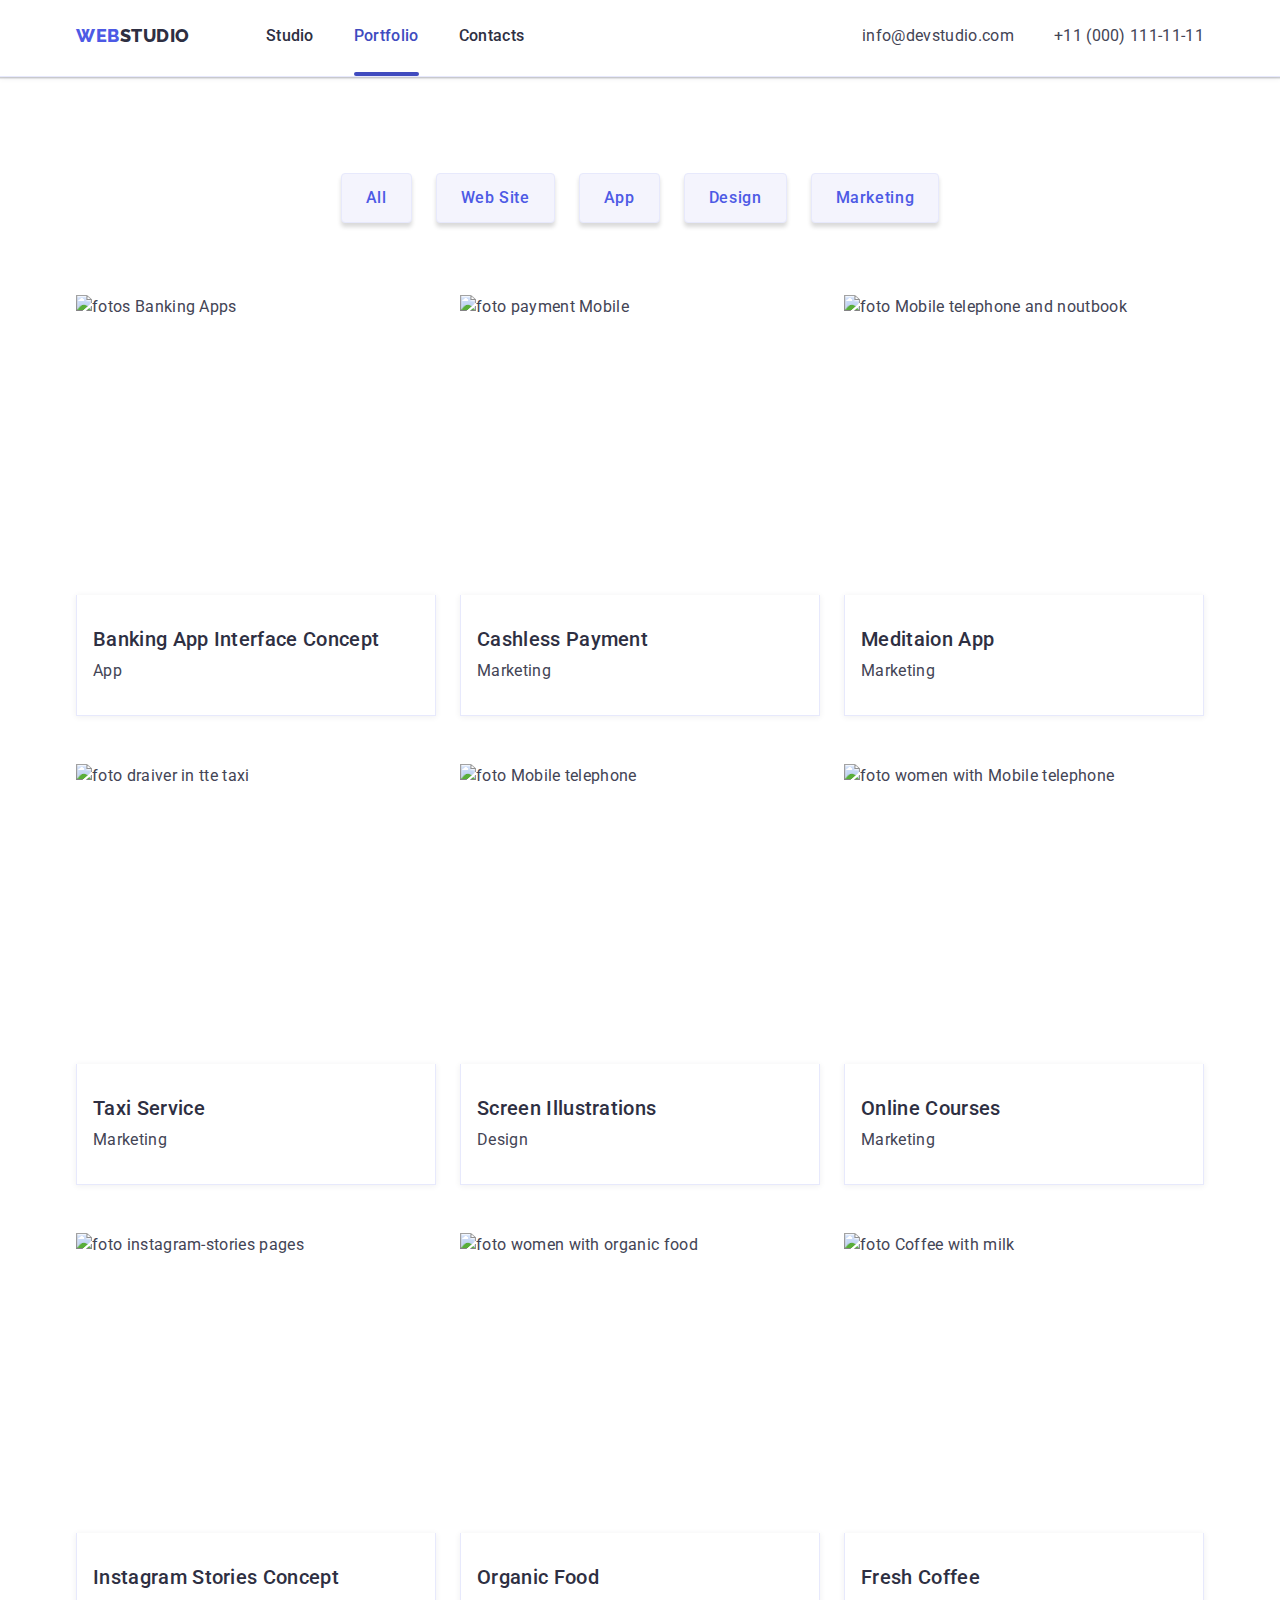
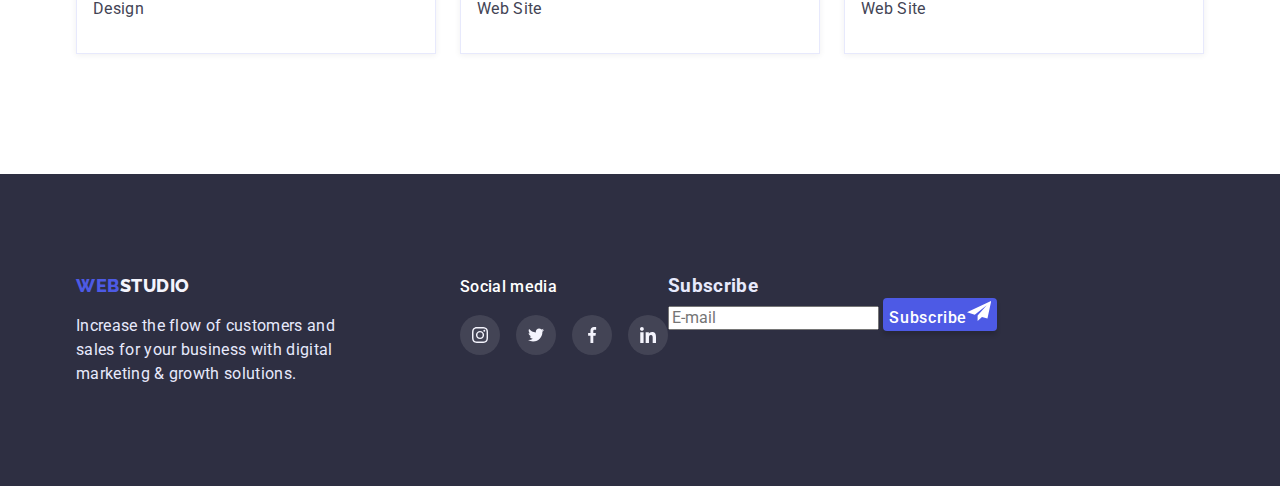
==== portfolio.html @ ad385647 "Update portfolio.html" ====
<!DOCTYPE html>
<html lang="en">

<head>
  <meta charset="UTF-8" />
  <meta http-equiv="X-UA-Compatible" content="IE=edge" />
  <meta name="viewport" content="width=device-width, initial-scale=1.0" />

  <title>webstudio</title>

  <link rel="preconnect" href="https://fonts.googleapis.com" />
  <link rel="preconnect" href="https://fonts.gstatic.com" crossorigin />

  <link href="https://fonts.googleapis.com/css2?family=Raleway:wght@800&family=Roboto:wght@400;500;700;900&display=swap"
    rel="stylesheet" />

  <link rel="stylesheet" href="https://cdnjs.cloudflare.com/ajax/libs/modern-normalize/1.1.0/modern-normalize.css" />

  <link rel="stylesheet" href="./css/styles.css" />
</head>

<body>
  <!-- Top Line -->
  <header class="page-header" data-header>
    <div class=" header container">
      <nav class="nav">
        <a class="logo link" href="./index.html">web<span class="logo-second">studio</span></a>

        <ul class="menu">
          <li><a class="nav-link link" href="./index.html">Studio</a></li>
          <li><a class="nav-link link current" href="./portfolio.html">Portfolio</a></li>
          <li><a class="nav-link link" href="#">Contacts</a></li>
        </ul>
      </nav>
      <address class="address">
        <ul class="address-list">
          <li>
            <a class="address-item link mail" href="mailto:info@devstudio.com">info@devstudio.com</a>
          </li>
          <li>
            <a class="address-item link phone" href="tel:+110001111111">+11 (000) 111-11-11</a>
          </li>
        </ul>
      </address>
    </div>
  </header>

  <main>

    <!-- Portfolio -->
    <section class="portfolio-section">
      <div class="container finger-container">
        <h2 class="visually-hidden">Portfolio</h2>

        <ul class="filters">
          <li>
            <button type="button" class="filters-list button  filters-button">All</button>
          </li>
          <li>
            <button type="button" class="filters-list button filters-button">
              Web Site
            </button>
          </li>
          <li>
            <button type="button" class="filters-list button filters-button">App</button>
          </li>
          <li>
            <button type="button" class="filters-list button filters-button">Design</button>
          </li>
          <li>
            <button type="button" class="filters-list button filters-button">
              Marketing
            </button>
          </li>
        </ul>
        <ul class="finger-list">

          <li class="finger-item">
            <a class="portfolio-list link" href="#" aria-label="banking-app link">
              <div class="product">
                <img src="./images/Portfolio/banking-app.jpeg" alt="fotos Banking Apps" width="360" height="300" />

                <div class="product-overlay">
                  <p class="text">14 Stylish and User-Friendly App Design Concepts · Task Manager App · Calorie Tracker
                    App · Exotic Fruit Ecommerce App ·
                    Cloud Storage App</p>
                </div>
              </div>
              <div class="finger-text">
                <h3 class="headline">Banking App Interface Concept</h3>
                <p class="text">App</p>
              </div>
            </a>
          </li>

          <li class="finger-item">
            <a class="portfolio-list link" href="#" aria-label="cashless-payment link">
              <div class="product">
                <img src="./images/Portfolio/cashless-payment.jpeg" alt="foto payment Mobile " width="360"
                  height="300" />
                <div class="product-overlay">
                  <p class="text">14 Stylish and User-Friendly App Design Concepts · Task Manager App · Calorie Tracker
                    App · Exotic Fruit Ecommerce App ·
                    Cloud Storage App</p>
                </div>
              </div>
              <div class="finger-text">
                <h3 class="headline">Cashless Payment</h3>
                <p class="text">Marketing</p>
              </div>
            </a>
          </li>

          <li class="finger-item">
            <a class="portfolio-list link" href="#" aria-label="meditaion-app link">
              <div class="product">
                <img src="./images/Portfolio/meditaion-app.jpeg" alt="foto Mobile telephone and noutbook" width="360"
                  height="300" />
                <div class="product-overlay">
                  <p class="text">14 Stylish and User-Friendly App Design Concepts · Task Manager App · Calorie Tracker
                    App · Exotic Fruit Ecommerce App ·
                    Cloud Storage App</p>
                </div>
              </div>
              <div class="finger-text">
                <h3 class="headline">Meditaion App</h3>
                <p class="text">Marketing</p>
              </div>
            </a>
          </li>

          <li class="finger-item">
            <a class="portfolio-list link" href="#" aria-label="taxi-service link">
              <div class="product">
                <img src="./images/Portfolio/taxi-service.jpeg" alt="foto draiver in tte taxi" width="360"
                  height="300" />
                <div class="product-overlay">
                  <p class="text">14 Stylish and User-Friendly App Design Concepts · Task Manager App · Calorie Tracker
                    App · Exotic Fruit Ecommerce App ·
                    Cloud Storage App</p>
                </div>
              </div>
              <div class="finger-text">
                <h3 class="headline">Taxi Service</h3>
                <p class="text">Marketing</p>
              </div>
            </a>
          </li>


          <li class="finger-item">
            <a class="portfolio-list link" href="#" aria-label="screen-illustrations link">
              <div class="product">
                <img src="./images/Portfolio/screen-illustrations.jpeg" alt="foto Mobile telephone" width="360"
                  height="300" />
                <div class="product-overlay">
                  <p class="text">14 Stylish and User-Friendly App Design Concepts · Task Manager App · Calorie Tracker
                    App · Exotic Fruit Ecommerce App ·
                    Cloud Storage App</p>
                </div>
              </div>
              <div class="finger-text">
                <h3 class="headline">Screen Illustrations</h3>
                <p class="text">Design</p>
              </div>
            </a>
          </li>

          <li class="finger-item">
            <a class=" portfolio-list link" href="#" aria-label="online-courses link">
              <div class="product">
                <img src="./images/Portfolio/online-courses.jpeg" alt="foto women with Mobile telephone" width="360"
                  height="300" />
                <div class="product-overlay">
                  <p class="text">14 Stylish and User-Friendly App Design Concepts · Task Manager App · Calorie Tracker
                    App · Exotic Fruit Ecommerce App ·
                    Cloud Storage App</p>
                </div>
              </div>
              <div class="finger-text">
                <h3 class="headline">Online Courses</h3>
                <p class="text">Marketing</p>
              </div>
            </a>
          </li>

          <li class="finger-item">
            <a class="portfolio-list link" href="#" aria-label="instagram-stories link">
              <div class="product">
                <img src="./images/Portfolio/instagram-stories.jpeg" alt="foto instagram-stories pages" width="360"
                  height="300" />
                <div class="product-overlay">
                  <p class="text">14 Stylish and User-Friendly App Design Concepts · Task Manager App · Calorie Tracker
                    App · Exotic Fruit Ecommerce App ·
                    Cloud Storage App</p>
                </div>
              </div>
              <div class="finger-text">
                <h3 class="headline">Instagram Stories Concept</h3>
                <p class="text">Design</p>
              </div>
            </a>
          </li>

          <li class="finger-item">
            <a class="portfolio-list link" href="#" aria-label="organic-food link">
              <div class="product">
                <img src="./images/Portfolio/organic-food.jpeg" alt="foto women with organic food" width="360"
                  height="300" />
                <div class="product-overlay">
                  <p class="text">14 Stylish and User-Friendly App Design Concepts · Task Manager App · Calorie Tracker
                    App · Exotic Fruit Ecommerce App ·
                    Cloud Storage App</p>
                </div>
              </div>
              <div class="finger-text">
                <h3 class="headline">Organic Food</h3>
                <p class="text">Web Site</p>
              </div>
            </a>
          </li>

          <li class="finger-item">
            <a class="portfolio-list link" href="#" aria-label="fresh-coffee link">
              <div class="product">
                <img src="./images/Portfolio/fresh-coffee.jpeg" alt="foto Coffee with milk" width="360" height="300" />
                <div class="product-overlay">
                  <p class="text">14 Stylish and User-Friendly App Design Concepts · Task Manager App · Calorie Tracker
                    App · Exotic Fruit Ecommerce App ·
                    Cloud Storage App</p>
                </div>
              </div>
              <div class="finger-text">
                <h3 class="headline">Fresh Coffee</h3>
                <p class="text">Web Site</p>
              </div>
            </a>
          </li>
        </ul>

      </div>
    </section>

    <footer class="page-footer">
      <div class="container footer-conteiner">
        <div class="footer-logo">
          <a class="logo link" href="./index.html">web<span class="logo-second">studio</span></a>
          <p class="text">
            Increase the flow of customers and sales for your business with digital marketing & growth solutions.
          </p>
        </div>

        <div class="social">
          <h3 class="social-text">Social media</h3>
          <ul class="social-list">
            <li class="social-cell">
              <a class="social-link link" href="#" aria-label=" Instagram link">
                <svg class="social-icon" width="16" height="16">
                  <use href="./images/icons.svg#icon-instagram"></use>
                </svg>
              </a>
            </li>

            <li class="social-cell">
              <a class="social-link link" href aria-label=" Twitter link">
                <svg class="social-icon" width="16" height="16">
                  <use href="./images/icons.svg#icon-twitter"></use>
                </svg>
              </a>
            </li>

            <li class="social-cell">
              <a class="social-link link" href aria-label=" Facebook link">
                <svg class="social-icon" width="16" height="16">
                  <use href="./images/icons.svg#icon-facebook"></use>
                </svg>
              </a>
            </li>

            <li class="social-cell">
              <a class="social-link link" href aria-label=" Linkedin link">
                <svg class="social-icon" width="16" height="16">
                  <use href="./images/icons.svg#icon-linkedin"></use>
                </svg>
              </a>
            </li>

          </ul>
        </div>

        <div class="subscribe">

          <h3 class="subscribe-text">Subscribe</h3>

          <form class="subscribe-form" name="subscribe-form" autocomplete="on">

            <label>
              <input class="subscribe-email" type="email" name="subscribe-email" required id="subscribe-email"
                placeholder="E-mail">
            </label>

            <button class="subscribe-button button" type="submit">Subscribe<svg class="subscribe-form-icon" width="24px"
                height="24px">
                <use href="./images/icons.svg#icon-send"></use>
              </svg></button>

          </form>
        </div>

      </div>

    </footer>
  </main>

  <script src="./js/header.js"></script>


</body>

</html>
---- css/styles.css ----
/* ========================================================================================================== */
/* global */

h1,
h2,
h3,
p {
  margin-top: 0;
  margin-bottom: 0;
}

ul {
  margin-top: 0;
  margin-bottom: 0;
  padding-left: 0;
  padding-right: 0;
  list-style-type: none;
}

img {
  display: block;
  max-width: 100%;
  height: auto;
}

.address {
  font-style: normal;
}

.link {
  text-decoration: none;
  outline: none;
}

/* ============================================================================================================= */
/* KOLOR */

:root {
  --primary-brand-color: #4d5ae5;
  --pressed-state-color: #404bbf;
  --dark-color: #2e2f42;
  --success-color: #31d0aa;
  --text-color: #434455;
  --subtle-text-color: #8e8f99;
  --accent-color: #e7e9fc;
  --light-color: #f4f4fd;
  --modal-overlay-color: #e7e9fc;
  --navyblue-modal: rgba(46, 47, 66, 0.4);
  --social-link: rgba(255, 255, 255, 0.1);
  --hero-text: #fff;
  --modal-desk: #757575;
  --modal-btn: #000;
  --modal-background-color: #fcfcfc;
  --radius-butoon: 4px;
  --gap-column: 24px;
  --column: 3;
  --indent-sections: 120px;
  --transition-duration: 250ms;
  --transition-timing-function: cubic-bezier(0.4, 0, 0.2, 1);
  --trns-fast: 400ms;
  --trns-slow: 800ms;
}

.visually-hidden {
  position: absolute;
  width: 1px;
  height: 1px;
  margin: -1px;
  border: 0;
  padding: 0;
  white-space: nowrap;
  clip-path: inset(100%);
  clip: rect(0 0 0 0);
  overflow: hidden;
}
/* ============================================================================================================= */
/* TEXT */
html {
  scroll-behavior: smooth;
}

body {
  background-color: var(--hero-text);
  color: var(--text-color);
  font-family: 'Roboto', sans-serif;
  letter-spacing: 0.02em;
}

.nav-link,
.address-item,
.portfolio-list {
  color: inherit;
  font-size: 16px;
  line-height: 1.5;
}

.social-text {
  color: var(--hero-text);
  font-size: 16px;
  line-height: 1.5;
}

.nav-link,
.social-text {
  font-weight: 500;
}

.nav-link:hover,
.nav-link:focus,
.address-item:hover,
.address-item:focus {
  color: var(--pressed-state-color);
}

.nav,
.nav-link {
  color: var(--dark-color);
}

.logo {
  color: var(--primary-brand-color);
  font-family: 'Raleway', sans-serif;
  font-weight: 800;
  font-size: 18px;
  line-height: 1.33;
  letter-spacing: 0.03em;
  text-transform: uppercase;
}

.logo-second {
  color: var(--dark-color);
}

.page-footer {
  background-color: var(--dark-color);
  color: var(--modal-overlay-color);
}

.page-footer .logo-second {
  color: var(--light-color);
}

.hero-headline {
  width: 496px;
  font-family: 'Roboto', sans-serif;
  font-size: 56px;
  line-height: calc(60 / 56);
  color: var(--hero-text);
  letter-spacing: 0.02em;
}

.page-hero {
  background-color: var(--dark-color);
}

.hero-button:hover,
.hero-button:focus {
  background: var(--pressed-state-color);
}

.button {
  background: var(--primary-brand-color);
  color: var(--hero-text);
  font-family: inherit;
  font-weight: 500;
  font-size: 16px;
  line-height: 1.5;
  letter-spacing: 0.04em;
  box-shadow: 0px 4px 4px rgba(0, 0, 0, 0.15);
  border-radius: var(--radius-butoon);
  border: none;
  cursor: pointer;
  outline: none;
}

.work,
.worker,
.customer {
  font-size: 36px;
  line-height: 1.11;
  text-align: center;
  text-transform: capitalize;
  color: var(--dark-color);
}

.worker-section {
  background-color: var(--light-color);
}

.worker-item {
  background-color: var(--hero-text);
}

.filters-list {
  font-weight: 500;
  font-size: 16px;
  font-family: inherit;
  line-height: 1.5;
  letter-spacing: 0.04em;
  color: var(--primary-brand-color);
  background: var(--light-color);
}

.filters-list:hover,
.filters-list:focus {
  color: var(--hero-text);
  background: var(--pressed-state-color);
}

.text {
  font-size: 16px;
  line-height: 1.5;
  color: var(--text-color);
}

.product .text {
  color: var(--light-color);
}

.page-footer .text {
  color: var(--modal-overlay-color);
}

.headline {
  font-weight: 500;
  font-size: 20px;
  line-height: 1.2;
  color: var(--dark-color);
}

/* ============================================================================================================= */
/* INDENT TEXT  */

/* global  */

.container {
  width: 1158px;
  padding-left: 15px;
  padding-right: 15px;
  margin-left: auto;
  margin-right: auto;
}

.header {
  display: flex;
  align-items: center;
}

.page-header {
  /* min-height: 76px; */
  border-bottom: 1px solid var(--accent-color);
  box-shadow: 0px 2px 1px rgba(46, 47, 66, 0.08),
    0px 1px 1px rgba(46, 47, 66, 0.16), 0px 1px 6px rgba(46, 47, 66, 0.08);
}

.nav {
  display: flex;
  align-items: center;
}

.link {
  display: block;
}

.link,
.button,
.modal-btn,
/* .subscribe-button, */
.modal-form-button {
  transition-property: background-color, color, border, fill;
  transition-duration: var(--transition-duration);
  transition-timing-function: var(--transition-timing-function);
}

.nav .link,
.address .link {
  padding-top: 24px;
  padding-bottom: 28px;
  position: relative;
}

.nav-link.current::after {
  content: '';
  position: absolute;
  bottom: 0;
  right: 0;
  display: block;
  width: 100%;
  height: 4px;
  border-radius: 2px;
  background-color: var(--pressed-state-color);
}

.nav-link.current {
  color: var(--pressed-state-color);
}

.menu {
  display: flex;
  align-items: center;
  column-gap: 40px;
  margin-left: 76px;
}

.address {
  margin-left: auto;
}

.address-list {
  display: flex;
  justify-content: end;
  column-gap: 40px;
}

.page-footer {
  padding-top: 100px;
  padding-bottom: 100px;
}

.footer-conteiner {
  display: flex;
  align-items: baseline;
}

.page-footer .text {
  margin-top: 16px;
}

.footer-logo {
  width: 264px;
  margin-right: var(--indent-sections);
}

.headline {
  margin-bottom: 8px;
}

.social-list {
  display: flex;
  align-items: center;
  justify-content: center;
  gap: 16px;
}

.social-cell {
  width: 40px;
  height: 40px;
}

.social-text {
  margin-bottom: 16px;
}

.social-link {
  display: flex;
  align-items: center;
  justify-content: center;
  width: 100%;
  height: 100%;
  background: var(--social-link);
  border-radius: 50%;
  color: var(--light-color);
}

.social-link:hover,
.social-link:focus {
  background-color: var(--success-color);
}

.social-icon {
  display: block;
  fill: currentColor;
}

/* ============================================================================== */
/* PAGE STUDIO */

/* HERO */

.hero {
  display: block;
  padding-top: 188px;
  padding-bottom: 188px;
  text-align: center;
  max-width: 1440px;
  margin-left: auto;
  margin-right: auto;
  background-image: linear-gradient(
      rgba(46, 47, 66, 0.7),
      rgba(46, 47, 66, 0.7)
    ),
    url(../images/Hero/people-office\ 1.jpeg);
  background-repeat: no-repeat;
  background-position: center;
  background-size: cover;
}

.hero-headline {
  margin-left: auto;
  margin-right: auto;
}

.hero-button {
  margin-top: 48px;
  width: 169px;
  height: 56px;
  padding: 15px 31px;
}

/* SECTION 1 */

.feature-section {
  display: flex;
  justify-content: center;
  padding-top: var(--indent-sections);
  padding-bottom: var(--indent-sections);
}

.feature-list {
  display: flex;
  column-gap: var(--gap-column);
}

.feature-item {
  flex-basis: calc((100% / var(--column)) - var(--gap-column));
}

.feature-pictures {
  height: 112px;
  background: var(--light-color);
  border-radius: var(--radius-butoon);
  margin-bottom: 8px;
  display: flex;
  align-items: center;
  justify-content: center;
}

.feature-icons {
  display: block;
}
/* SECTION 2 */

.work-section {
  display: flex;
  justify-content: center;
  padding-bottom: var(--indent-sections);
}

.work-list {
  display: flex;
  flex-wrap: wrap;
  margin-top: 72px;
  column-gap: var(--gap-column);
}

/* SECTION 3 */

.worker-section {
  padding-bottom: var(--indent-sections);
  padding-top: var(--indent-sections);
}

.worker {
  margin-bottom: 72px;
}

.worker-list {
  display: flex;
  flex-wrap: wrap;
  column-gap: var(--gap-column);
}

.worker-item {
  border-radius: 0px 0px 4px 4px;
  box-shadow: 0px 1px 6px rgba(46, 47, 66, 0.08),
    0px 1px 1px rgba(46, 47, 66, 0.16), 0px 2px 1px rgba(46, 47, 66, 0.08);
}

.worker-text {
  padding-top: 32px;
  padding-bottom: 32px;
  text-align: center;
}

.worker-text .text {
  margin-bottom: 8px;
}

.worker-link {
  background-color: var(--primary-brand-color);
  display: flex;
  align-items: center;
  justify-content: center;
  width: 40px;
  height: 40px;
  border-radius: 50%;
  color: var(--light-color);
}

.worker-link:hover,
.worker-link:focus {
  background-color: var(--pressed-state-color);
}

/* SECTION 4 */

.customer-section {
  display: flex;
  justify-content: center;
  padding-bottom: var(--indent-sections);
  padding-top: calc((var(--indent-sections)) + 10px);
}

.customer-list {
  display: flex;
  margin-top: 72px;
  align-items: center;
  justify-content: center;
  column-gap: var(--gap-column);
}

.customer-link {
  box-sizing: border-box;
  justify-content: center;
  align-items: center;
  color: var(--subtle-text-color);
  padding: 15px 31px;
  border: 1px solid var(--subtle-text-color);
  border-radius: 4px;
  fill: currentColor;
}

.customer-link:hover,
.customer-link:focus {
  fill: var(--pressed-state-color);
  border: 1px solid var(--pressed-state-color);
}

.customer-icon {
  display: block;
  border: none;
}
/* ============================================================================== */
/* PAGE PORTFOLIO */

/**
  |============================
  | FILTERS
  |============================
*/

.portfolio-section {
  padding-top: 96px;
  padding-bottom: var(--indent-sections);
}

.filters {
  display: flex;
  justify-content: center;
  align-items: center;
  margin-bottom: 72px;
  gap: var(--gap-column);
}

.filters-button {
  flex-direction: row;
  justify-content: center;
  align-items: center;
  padding: 12px 24px;
  border: 1px solid var(--accent-color);
  border-radius: var(--radius-butoon);
}

.filters-button:hover,
.filters-button:focus {
  background: var(--pressed-state-color);
  box-shadow: 0px 3px 1px rgba(0, 0, 0, 0.1), 0px 2px 1px rgba(0, 0, 0, 0.08),
    0px 2px 2px rgba(0, 0, 0, 0.12);
  border: none;
}
/**
  |============================
  | FINGER
  |============================
*/

.finger-container {
  justify-content: space-between;
  flex-wrap: wrap;
}

.finger-list {
  display: flex;
  flex-wrap: wrap;
  column-gap: var(--gap-column);
  row-gap: 48px;
}

.finger-item {
  flex-basis: calc((100% / var(--column)) - var(--gap-column));
}

.finger-text {
  padding-top: 32px;
  padding-bottom: 32px;
  padding-left: 16px;
  border: 1px solid var(--accent-color);
  box-shadow: 0px 1px 6px rgba(46, 47, 66, 0.08);
  border-top: none;
}

.portfolio-list:hover {
  /* border: 1px solid var(--light-color); */
  box-shadow: 0px 1px 6px rgba(46, 47, 66, 0.08),
    0px 1px 1px rgba(46, 47, 66, 0.16), 0px 2px 1px rgba(46, 47, 66, 0.08);
}

/**
  |============================
  | MODAL WINDOW
  |============================
*/

.modal-backdrop {
  position: fixed;
  top: 0;
  left: 0;
  width: 100%;
  height: 100%;
  background-color: rgba(0, 0, 0, 0.4);
  display: flex;
  align-items: center;
  justify-content: center;
  z-index: 999;
  opacity: 1;
  visibility: visible;
  pointer-events: auto;
  transition: opacity var(--trns-fast), visibility var(--trns-fast);
}

.modal-backdrop.is-hidden {
  opacity: 0;
  visibility: hidden;
  pointer-events: none;
  transition-delay: var(--transition-duration);
}

.modal-container {
  position: absolute;
  top: 50%;
  left: 0;
  right: 0;
  bottom: 0;
  display: flex;
  transform: translateY(10px) translateX(-30%);
  align-items: center;
  justify-content: center;
}

.modal {
  position: relative;
  top: 50%;
  left: 50%;
  transform: translate(-50%, -50%);
  width: 408px;
  min-height: 576px;
  background: var(--modal-background-color);
  box-shadow: 0px 1px 1px rgba(0, 0, 0, 0.14), 0px 1px 3px rgba(0, 0, 0, 0.12),
    0px 2px 1px rgba(0, 0, 0, 0.2);
  border-radius: 4px;
  overflow: auto;
  padding: 32px;
  margin-top: -28px;
  transition: transform 150ms, opacity 150ms;
  transition-delay: 400ms;
  transition-timing-function: var(--transition-timing-function);
}

.modal-backdrop.is-hidden.modal {
  transform: translate(-50%, -70%);
  opacity: 0;
  transition-delay: 0;
}

.modal-btn {
  background: var(--modal-overlay-color);
  border: 1px solid rgba(0, 0, 0, 0.1);
  display: flex;
  align-items: center;
  justify-content: center;
  width: 24px;
  height: 24px;
  border-radius: 50%;
  fill: var(--modal-btn);
  padding: 0;
  top: 24px;
  right: 24px;
  position: absolute;
  cursor: pointer;
  outline: none;
}

.modal-btn:hover,
.modal-btn:focus {
  background: var(--pressed-state-color);
  fill: var(--hero-text);
}

.checkbox-container {
  position: relative;
  width: 16px;
  height: 16px;
  cursor: pointer;
}

.checkbox-svg rect {
  fill: var(--modal-background-color);
  stroke-width: 1.25px;
  stroke: var(--dark-color);
  transition: fill var(--trns-fast), stroke var(--trns-fast);
}

.checkmark-svg {
  position: absolute;
  opacity: 0;
  transition: opacity var(--trns-fast);
  fill: var(--light-color);
  top: 50%;
  left: 50%;
  transform: translate(-50%, -50%);
}

.modal-form-checkbox:checked ~ .checkbox-container .checkbox-svg rect {
  fill: var(--pressed-state-color);
  stroke: var(--pressed-state-color);
}

.modal-form-checkbox:checked ~ .checkbox-container .checkmark-svg {
  opacity: 1;
}

.modal-form-agreement {
  position: relative;
  display: flex;
  gap: 8px;
  margin-bottom: 24px;
}

.modal-form-desk {
  display: flex;
  align-items: center;
  gap: 8px;
}

.modal-form-desk-text {
  color: var(--lightslate);
  font-family: Roboto;
  font-size: 12px;
  font-weight: 400;
  line-height: 16px;
  letter-spacing: 0.48px;
}

.modal-form-link {
  color: var(--primary-brand-color);
  font-family: Roboto;
  font-size: 12px;
  font-weight: 400;
  line-height: 16px;
  letter-spacing: 0.48px;
  text-decoration: underline;
  cursor: pointer;
}

.modal-form-button:hover,
.modal-form-button:focus {
  background: var(--pressed-state-color);
}

.modal-form-button:disabled {
  cursor: not-allowed;
}

/* OVERLAY */

@keyframes overlay {
  0% {
    transform: translateY(100%);
    opacity: 0;
  }

  100% {
    transform: translateY(0);
    opacity: 1;
  }
}

@keyframes overlay-reverse {
  0% {
    transform: translateY(0);
    opacity: 0;
  }

  100% {
    transform: translateY(100%);
    opacity: 1;
  }
}

.product {
  position: relative;
  overflow: hidden;
}

.product-overlay {
  position: absolute;
  top: 0;
  left: 0;
  width: 100%;
  height: 100%;
  padding-top: 40px;
  padding-right: 32px;
  padding-left: 32px;
  opacity: 0;
  visibility: hidden;
  pointer-events: none;
  background-color: var(--primary-brand-color);
}

.portfolio-list:hover .product-overlay {
  animation: overlay 1000ms ease-out both;
  visibility: visible;
  box-shadow: 0px 1px 6px rgba(46, 47, 66, 0.08),
    0px 1px 1px rgba(46, 47, 66, 0.16), 0px 2px 1px rgba(46, 47, 66, 0.08);
}

.portfolio-list:not(:hover) .product-overlay {
  animation: overlay-reverse 1000ms ease-out both;
  visibility: visible;
  box-shadow: 0px 1px 6px rgba(46, 47, 66, 0.08),
    0px 1px 1px rgba(46, 47, 66, 0.16), 0px 2px 1px rgba(46, 47, 66, 0.08);
}

.portfolio-list:focus .product-overlay {
  animation: overlay 1000ms ease-out both;
  visibility: visible;
  box-shadow: 0px 1px 6px rgba(46, 47, 66, 0.08),
    0px 1px 1px rgba(46, 47, 66, 0.16), 0px 2px 1px rgba(46, 47, 66, 0.08);
}
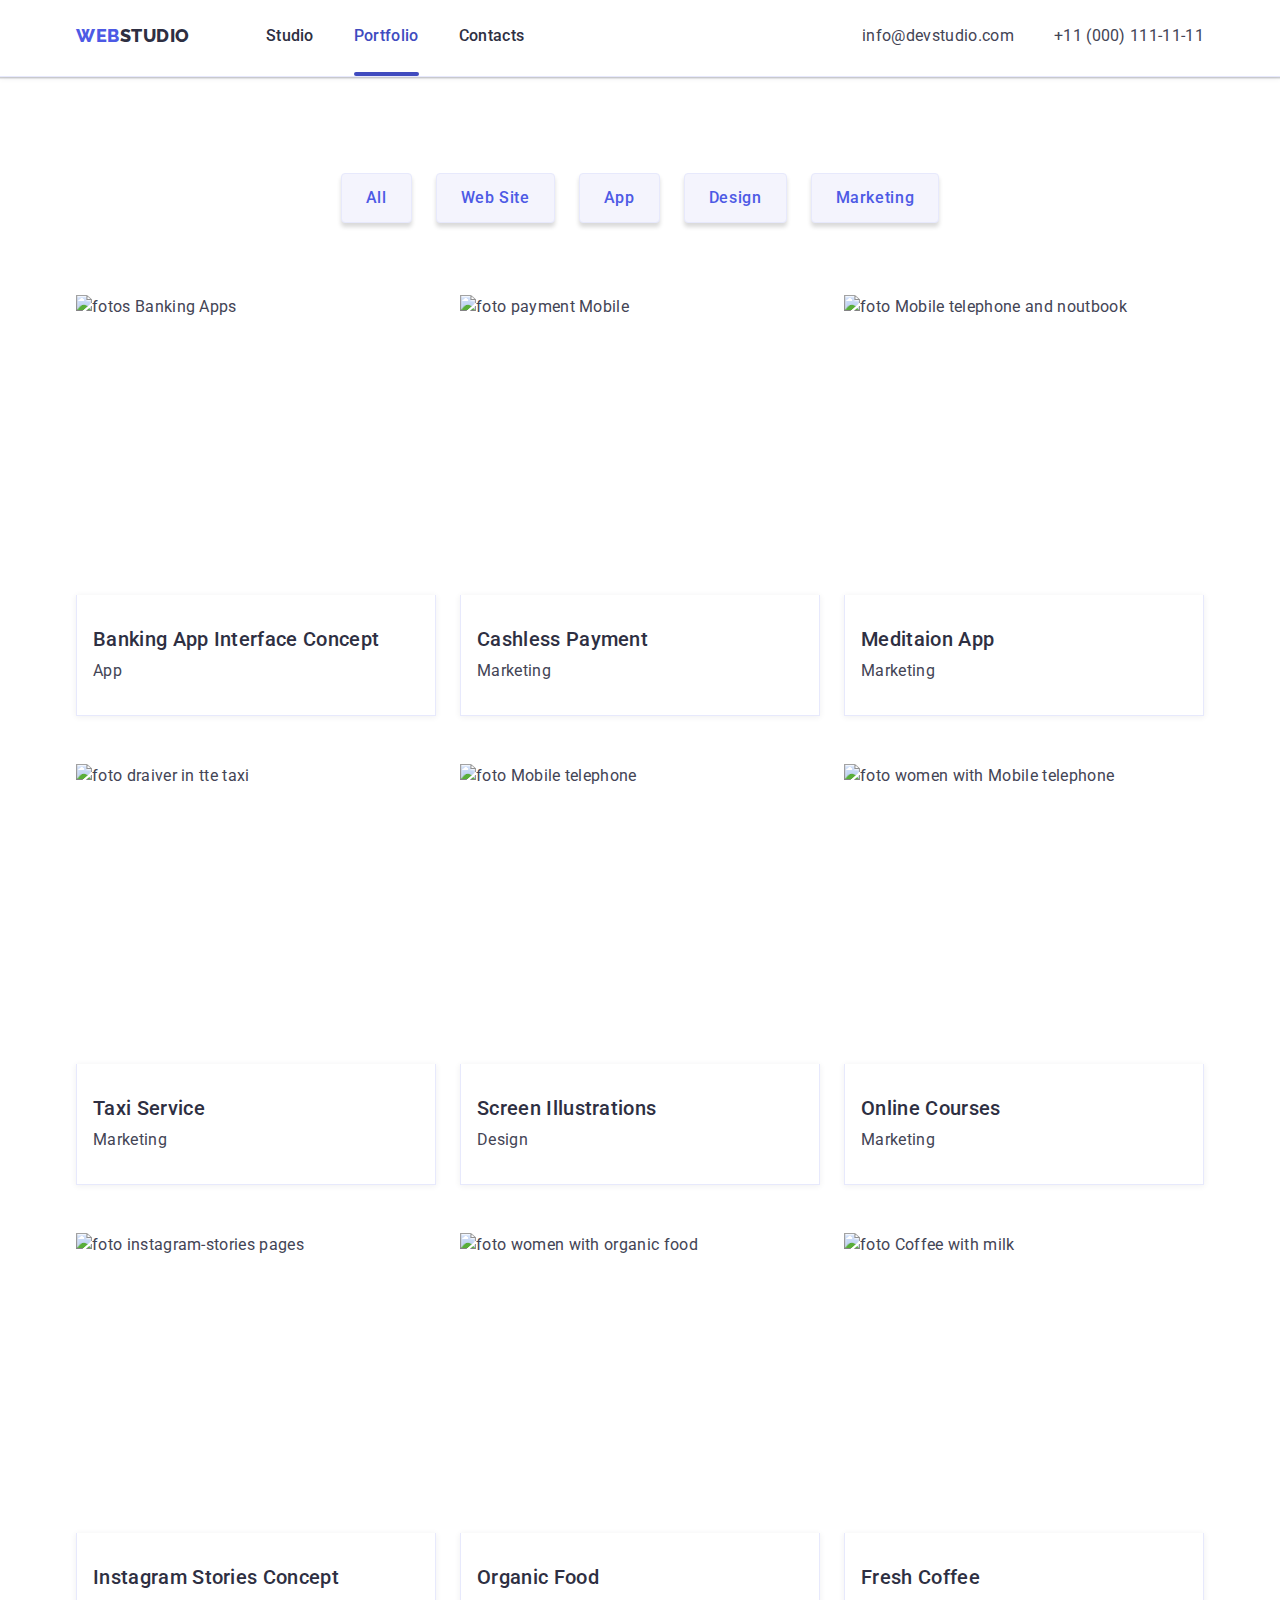
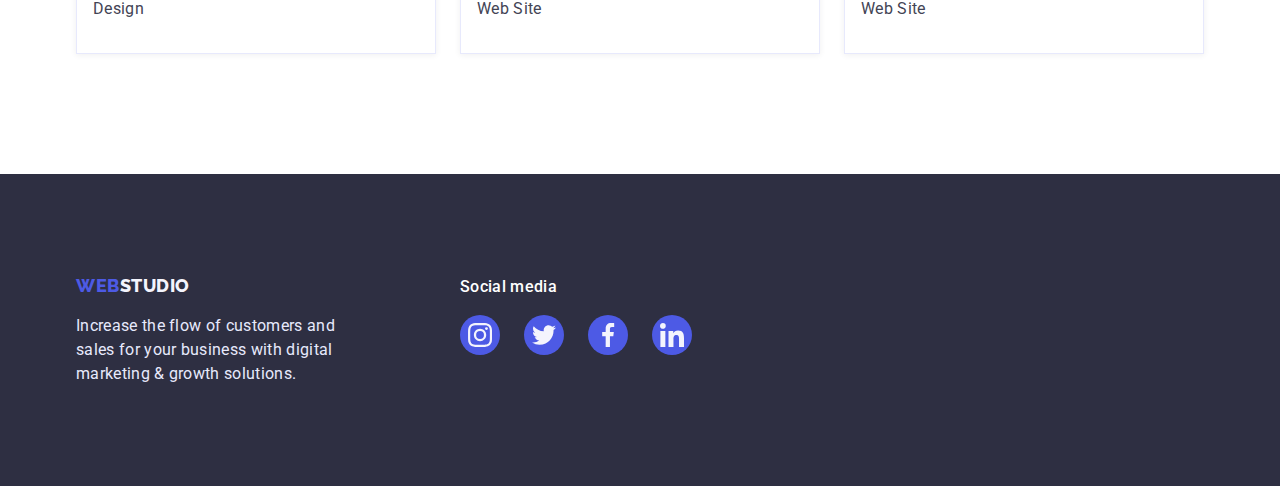
==== commit 1badb0ac: "1" ====
--- a/portfolio.html
+++ b/portfolio.html
@@ -20,7 +20,9 @@
 </head>
 
 <body>
-  <!-- Top Line -->
+
+  <!-- HEADER -->
+
   <header class="page-header" data-header>
     <div class=" header container">
       <nav class="nav">
@@ -241,6 +243,7 @@
       </div>
     </section>
 
+    <!-- FOOTER -->
     <footer class="page-footer">
       <div class="container footer-conteiner">
         <div class="footer-logo">
@@ -251,65 +254,42 @@
         </div>
 
         <div class="social">
-          <h3 class="social-text">Social media</h3>
+          <p class="social-title">Social media</p>
           <ul class="social-list">
             <li class="social-cell">
-              <a class="social-link link" href="#" aria-label=" Instagram link">
-                <svg class="social-icon" width="16" height="16">
+              <a class="social-link link" href aria-label="Instagram link">
+                <svg class="social-icon" width="24" height="24">
                   <use href="./images/icons.svg#icon-instagram"></use>
                 </svg>
               </a>
             </li>
-
             <li class="social-cell">
-              <a class="social-link link" href aria-label=" Twitter link">
-                <svg class="social-icon" width="16" height="16">
+              <a class="social-link link" href aria-label="Twitter link">
+                <svg class="social-icon" width="24" height="24">
                   <use href="./images/icons.svg#icon-twitter"></use>
                 </svg>
               </a>
             </li>
-
             <li class="social-cell">
-              <a class="social-link link" href aria-label=" Facebook link">
-                <svg class="social-icon" width="16" height="16">
+              <a class="social-link link" href aria-label="Facebook link">
+                <svg class="social-icon" width="24" height="24">
                   <use href="./images/icons.svg#icon-facebook"></use>
                 </svg>
               </a>
             </li>
-
             <li class="social-cell">
-              <a class="social-link link" href aria-label=" Linkedin link">
-                <svg class="social-icon" width="16" height="16">
+              <a class="social-link link" href aria-label="Linkedin link">
+                <svg class="social-icon" width="24" height="24">
                   <use href="./images/icons.svg#icon-linkedin"></use>
                 </svg>
               </a>
             </li>
-
           </ul>
         </div>
-
-        <div class="subscribe">
-
-          <h3 class="subscribe-text">Subscribe</h3>
-
-          <form class="subscribe-form" name="subscribe-form" autocomplete="on">
-
-            <label>
-              <input class="subscribe-email" type="email" name="subscribe-email" required id="subscribe-email"
-                placeholder="E-mail">
-            </label>
-
-            <button class="subscribe-button button" type="submit">Subscribe<svg class="subscribe-form-icon" width="24px"
-                height="24px">
-                <use href="./images/icons.svg#icon-send"></use>
-              </svg></button>
-
-          </form>
-        </div>
-
       </div>
-
     </footer>
+
+
   </main>
 
   <script src="./js/header.js"></script>
--- a/css/styles.css
+++ b/css/styles.css
@@ -92,16 +92,20 @@
   color: inherit;
   font-size: 16px;
   line-height: 1.5;
-}
-
-.social-text {
+  transition: color var(--transition-duration) var(--transition-timing-function);
+}
+
+.social-title,
+.subscribe-text {
   color: var(--hero-text);
   font-size: 16px;
   line-height: 1.5;
+  letter-spacing: 0.02em;
 }
 
 .nav-link,
-.social-text {
+.social-title,
+.subscribe-text {
   font-weight: 500;
 }
 
@@ -147,10 +151,6 @@
   line-height: calc(60 / 56);
   color: var(--hero-text);
   letter-spacing: 0.02em;
-}
-
-.page-hero {
-  background-color: var(--dark-color);
 }
 
 .hero-button:hover,
@@ -181,6 +181,7 @@
   text-align: center;
   text-transform: capitalize;
   color: var(--dark-color);
+  margin-bottom: 72px;
 }
 
 .worker-section {
@@ -265,7 +266,7 @@
 .link,
 .button,
 .modal-btn,
-/* .subscribe-button, */
+.subscribe-button,
 .modal-form-button {
   transition-property: background-color, color, border, fill;
   transition-duration: var(--transition-duration);
@@ -335,11 +336,58 @@
   margin-bottom: 8px;
 }
 
+.subscribe {
+  margin-left: auto;
+}
+
+.subscribe-form {
+  display: flex;
+  gap: 24px;
+}
+
+.subscribe-email {
+  width: 264px;
+  padding-bottom: 8px;
+  padding-top: 8px;
+  padding-left: 16px;
+  font-weight: 400;
+  font-size: 12px;
+  line-height: 2;
+  letter-spacing: 0.04em;
+  color: rgba(255, 255, 255, 0.6);
+  user-select: none;
+  background-color: inherit;
+  border: 1px solid rgba(255, 255, 255, 0.3);
+  filter: drop-shadow(0px 4px 4px rgba(0, 0, 0, 0.15));
+  border-radius: 4px;
+}
+
+.subscribe-email:focus,
+.subscribe-email:focus-visible {
+  outline-color: rgba(0, 0, 0, 0.15);
+  transition: outline-color var(--trns-fast);
+}
+
+.subscribe-button {
+  width: 165px;
+  display: flex;
+  flex-direction: row;
+  justify-content: center;
+  align-items: center;
+  padding: 8px 24px;
+  gap: 16px;
+}
+
+.subscribe-button:hover,
+.subscribe-button:focus {
+  background: var(--pressed-state-color);
+}
+
 .social-list {
   display: flex;
   align-items: center;
   justify-content: center;
-  gap: 16px;
+  gap: 24px;
 }
 
 .social-cell {
@@ -347,7 +395,8 @@
   height: 40px;
 }
 
-.social-text {
+.social-title,
+.subscribe-text {
   margin-bottom: 16px;
 }
 
@@ -357,9 +406,11 @@
   justify-content: center;
   width: 100%;
   height: 100%;
-  background: var(--social-link);
+  background-color: var(--primary-brand-color);
   border-radius: 50%;
   color: var(--light-color);
+  transition: background-color var(--transition-duration)
+    var(--transition-timing-function);
 }
 
 .social-link:hover,
@@ -370,14 +421,17 @@
 .social-icon {
   display: block;
   fill: currentColor;
+  fill: var(--light-color);
+  width: 24px;
+  height: 24px;
 }
 
 /* ============================================================================== */
 /* PAGE STUDIO */
 
-/* HERO */
-
-.hero {
+/* SECTION 1 */
+
+.page-hero {
   display: block;
   padding-top: 188px;
   padding-bottom: 188px;
@@ -393,6 +447,7 @@
   background-repeat: no-repeat;
   background-position: center;
   background-size: cover;
+  background-color: var(--dark-color);
 }
 
 .hero-headline {
@@ -405,9 +460,11 @@
   width: 169px;
   height: 56px;
   padding: 15px 31px;
-}
-
-/* SECTION 1 */
+  transition: background-color var(--transition-duration)
+    var(--transition-timing-function);
+}
+
+/* SECTION 2 */
 
 .feature-section {
   display: flex;
@@ -438,7 +495,7 @@
 .feature-icons {
   display: block;
 }
-/* SECTION 2 */
+/* SECTION 3 */
 
 .work-section {
   display: flex;
@@ -453,7 +510,7 @@
   column-gap: var(--gap-column);
 }
 
-/* SECTION 3 */
+/* SECTION 4 */
 
 .worker-section {
   padding-bottom: var(--indent-sections);
@@ -477,8 +534,7 @@
 }
 
 .worker-text {
-  padding-top: 32px;
-  padding-bottom: 32px;
+  padding: 32px 0;
   text-align: center;
 }
 
@@ -491,10 +547,12 @@
   display: flex;
   align-items: center;
   justify-content: center;
-  width: 40px;
-  height: 40px;
+  width: 100%;
+  height: 100%;
   border-radius: 50%;
   color: var(--light-color);
+  transition: background-color var(--transition-duration)
+    var(--transition-timing-function);
 }
 
 .worker-link:hover,
@@ -502,18 +560,16 @@
   background-color: var(--pressed-state-color);
 }
 
-/* SECTION 4 */
+/* SECTION 5 */
 
 .customer-section {
   display: flex;
   justify-content: center;
-  padding-bottom: var(--indent-sections);
-  padding-top: calc((var(--indent-sections)) + 10px);
+  padding: 120px 0;
 }
 
 .customer-list {
   display: flex;
-  margin-top: 72px;
   align-items: center;
   justify-content: center;
   column-gap: var(--gap-column);
@@ -528,17 +584,33 @@
   border: 1px solid var(--subtle-text-color);
   border-radius: 4px;
   fill: currentColor;
+  width: 100%;
+  height: 100%;
+  display: flex;
+}
+
+.customer-list li {
+  width: calc((100% - 120px) / 6);
+  height: 88px;
 }
 
 .customer-link:hover,
 .customer-link:focus {
   fill: var(--pressed-state-color);
-  border: 1px solid var(--pressed-state-color);
+  border-color: 1px solid var(--pressed-state-color);
+  color: var(--pressed-state-color);
+}
+
+.customer-link.link {
+  transition: border-color var(--transition-duration)
+      var(--transition-timing-function),
+    color var(--transition-duration) var(--transition-timing-function);
 }
 
 .customer-icon {
   display: block;
   border: none;
+  fill: currentColor;
 }
 /* ============================================================================== */
 /* PAGE PORTFOLIO */
@@ -627,7 +699,7 @@
   left: 0;
   width: 100%;
   height: 100%;
-  background-color: rgba(0, 0, 0, 0.4);
+  background-color: rgba(46, 47, 66, 0.4);
   display: flex;
   align-items: center;
   justify-content: center;
@@ -635,7 +707,9 @@
   opacity: 1;
   visibility: visible;
   pointer-events: auto;
-  transition: opacity var(--trns-fast), visibility var(--trns-fast);
+  transition: opacity var(--transition-duration)
+      var(--transition-timing-function),
+    visibility var(--transition-duration) var(--transition-timing-function);
 }
 
 .modal-backdrop.is-hidden {
@@ -657,13 +731,11 @@
   justify-content: center;
 }
 
-.modal {
+.modal-container .modal {
   position: relative;
   top: 50%;
   left: 50%;
-  transform: translate(-50%, -50%);
   width: 408px;
-  min-height: 576px;
   background: var(--modal-background-color);
   box-shadow: 0px 1px 1px rgba(0, 0, 0, 0.14), 0px 1px 3px rgba(0, 0, 0, 0.12),
     0px 2px 1px rgba(0, 0, 0, 0.2);
@@ -673,7 +745,10 @@
   margin-top: -28px;
   transition: transform 150ms, opacity 150ms;
   transition-delay: 400ms;
-  transition-timing-function: var(--transition-timing-function);
+  transform: translate(-50%, -50%) scale(1);
+  min-height: 584px;
+  transition: transform var(--transition-duration)
+    var(--transition-timing-function);
 }
 
 .modal-backdrop.is-hidden.modal {
@@ -682,8 +757,8 @@
   transition-delay: 0;
 }
 
-.modal-btn {
-  background: var(--modal-overlay-color);
+.modal .modal-btn {
+  background-color: var(--modal-overlay-color);
   border: 1px solid rgba(0, 0, 0, 0.1);
   display: flex;
   align-items: center;
@@ -698,12 +773,136 @@
   position: absolute;
   cursor: pointer;
   outline: none;
-}
-
-.modal-btn:hover,
-.modal-btn:focus {
+  transition: background-colorvar(--transition-duration)
+      var(--transition-timing-function),
+    border var(--transition-duration) var(--transition-timing-function);
+}
+
+.modal .modal-btn:hover,
+.modal .modal-btn:focus {
   background: var(--pressed-state-color);
+  border: none;
+}
+
+.modal .modal-icon {
+  width: 8px;
+  height: 8px;
+  transition: fill var(--transition-duration) var(--transition-timing-function);
+}
+
+.modal .modal-btn:hover .modal-icon,
+.modal .modal-btn:focus .modal-icon {
   fill: var(--hero-text);
+}
+
+.modal .modal-icon label {
+  display: block;
+}
+
+.modal-title {
+  display: block;
+  margin-bottom: 24px;
+  text-align: center;
+  font-weight: 500;
+  font-size: 16px;
+  line-height: 1.5;
+  letter-spacing: 0.02em;
+  color: var(--dark-color);
+  user-select: none;
+  margin-top: 24px;
+}
+
+.modal-form-label,
+.modal-form-comment,
+.modal-form-desk {
+  display: block;
+  font-weight: 400;
+  font-size: 12px;
+  line-height: 1.33;
+  letter-spacing: 0.04em;
+  margin-bottom: 4px;
+  user-select: none;
+}
+
+.modal-form-label {
+  color: var(--subtle-text-color);
+}
+
+.modal-form-desk {
+  color: var(--modal-desk);
+}
+
+.modal-form-group {
+  position: relative;
+  margin-bottom: 8px;
+}
+
+.modal-form-field {
+  display: block;
+  width: 100%;
+  height: 40px;
+  border-radius: var(--radius-butoon);
+  border: 1px solid rgba(33, 33, 33, 0.2);
+  padding-left: 40px;
+  padding-right: 40px;
+  transition: outline-color var(--trns-fast);
+}
+
+.modal-form-field:focus,
+.modal-form-field:focus-visible,
+.modal-form-comment:focus,
+.modal-form-comment:focus-visible {
+  outline-color: var(--primary-brand-color);
+  transition: outline-color var(--trns-fast);
+}
+
+.modal-form-icon {
+  position: absolute;
+  top: 50%;
+  left: 19px;
+  transform: translateY(-50%);
+  pointer-events: none;
+  fill: var(--dark-color);
+  transition: fill var(--trns-fast);
+}
+
+.modal-form-field:focus + .modal-form-icon {
+  fill: var(--primary-brand-color);
+}
+
+.modal-form-comment {
+  display: block;
+  width: 100%;
+  height: 120px;
+  padding-top: 8px;
+  padding-left: 16px;
+  resize: none;
+  border-radius: var(--radius-butoon);
+  border: 1px solid rgba(33, 33, 33, 0.2);
+  transition: outline-color var(--trns-fast);
+  margin-bottom: 16px;
+}
+
+.modal-form-comment::placeholder {
+  font-weight: 400;
+  font-size: 12px;
+  line-height: 1.33;
+  letter-spacing: 0.04em;
+  color: rgba(117, 117, 117, 0.5);
+}
+
+.modal-form-button {
+  display: block;
+  margin-left: auto;
+  margin-right: auto;
+  margin-top: 24px;
+  width: 169px;
+  height: 56px;
+  padding: 16px 32px 16px 32px;
+}
+
+.modal-form-checkbox {
+  display: none;
 }
 
 .checkbox-container {
@@ -818,13 +1017,18 @@
   left: 0;
   width: 100%;
   height: 100%;
-  padding-top: 40px;
-  padding-right: 32px;
-  padding-left: 32px;
   opacity: 0;
   visibility: hidden;
   pointer-events: none;
   background-color: var(--primary-brand-color);
+  font-size: 16px;
+  line-height: 1.5;
+  letter-spacing: 0.02em;
+  color: var(--light-color);
+  padding: 40px 32px;
+  transform: translateY(100%);
+  transition: transform var(--transition-duration)
+    var(--transition-timing-function);
 }
 
 .portfolio-list:hover .product-overlay {
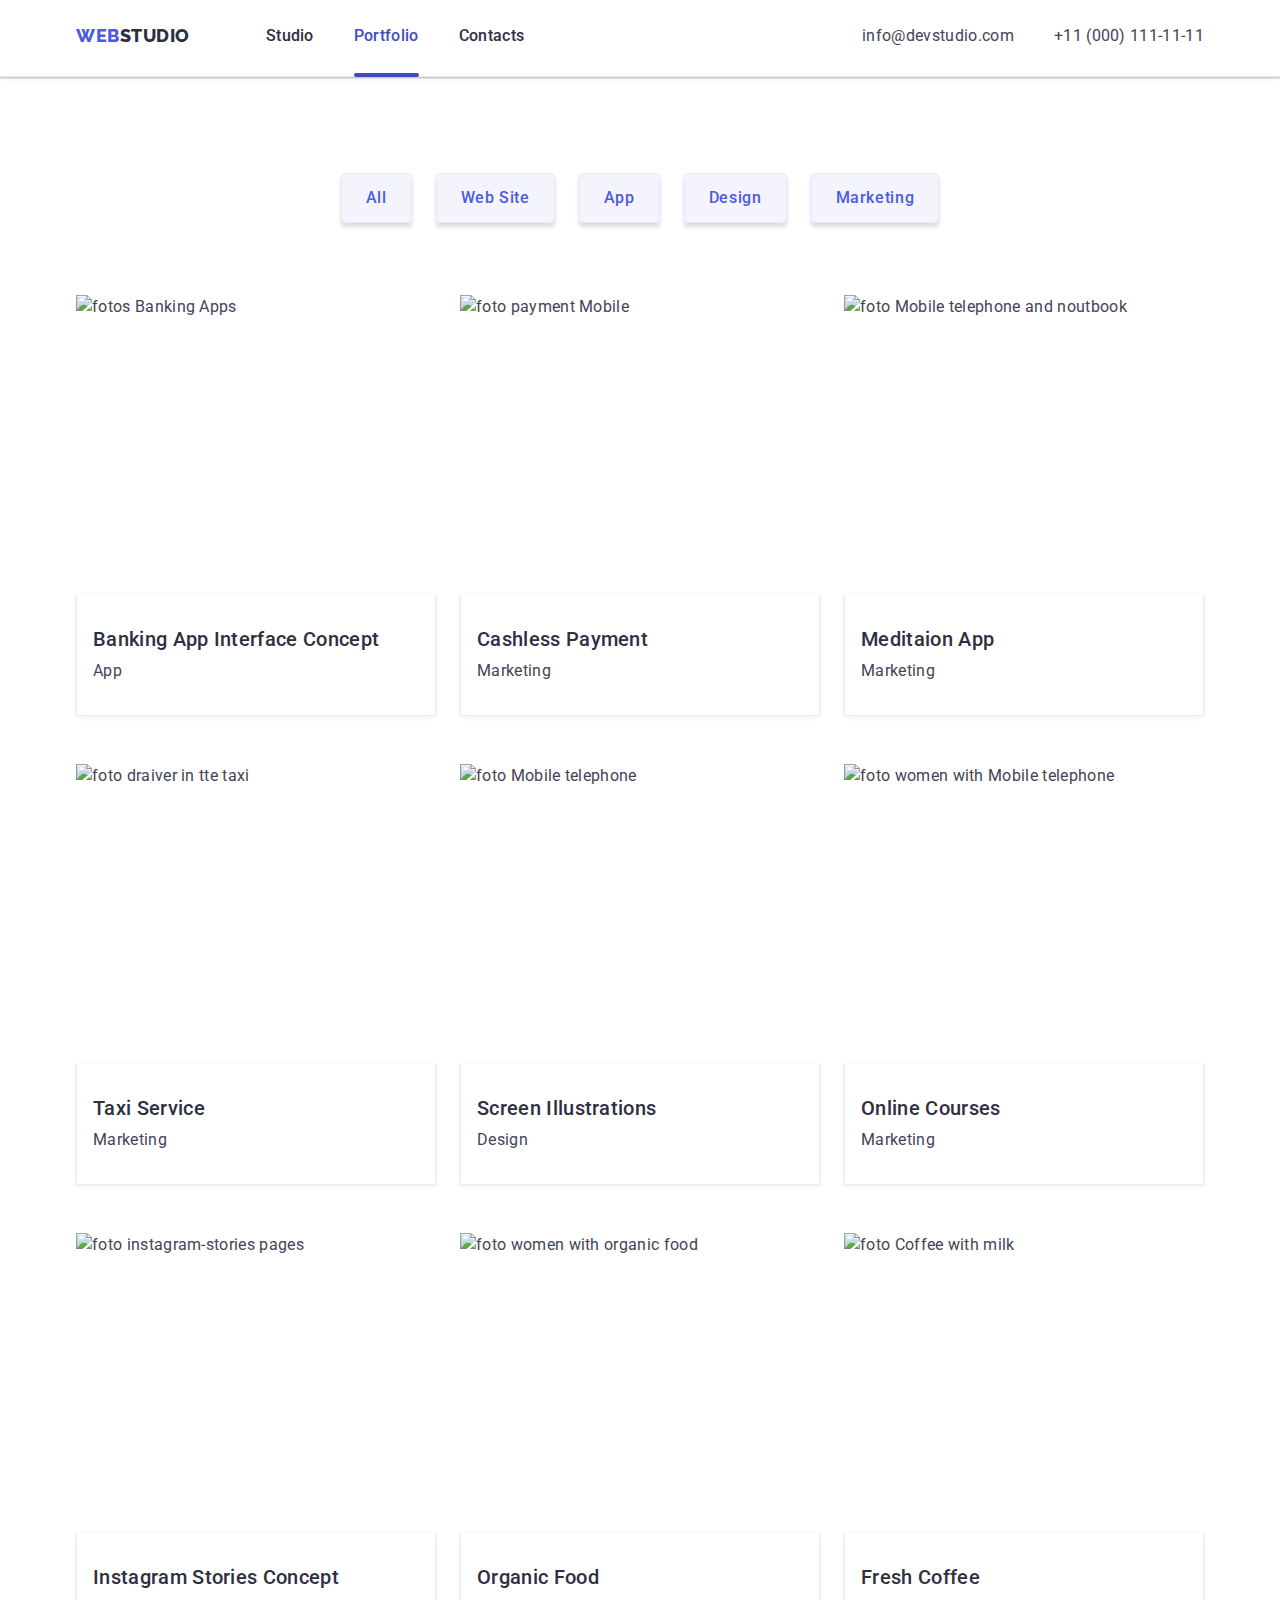
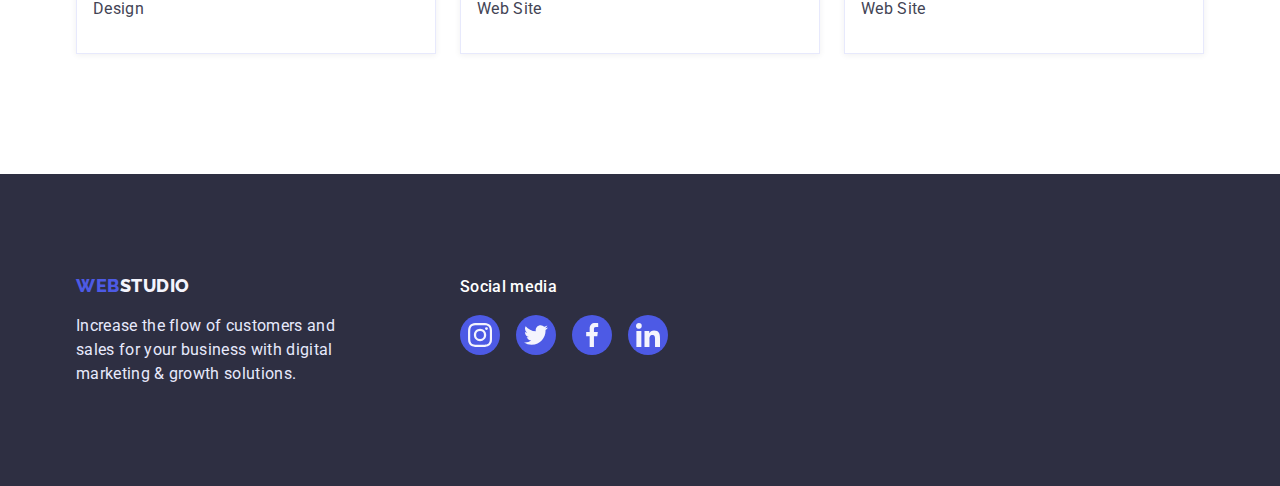
==== commit 91485a62: "1" ====
--- a/portfolio.html
+++ b/portfolio.html
@@ -19,12 +19,12 @@
   <link rel="stylesheet" href="./css/styles.css" />
 </head>
 
-<body>
+<body data-page="portfolio">
 
   <!-- HEADER -->
 
-  <header class="page-header" data-header>
-    <div class=" header container">
+  <header class=" page-header" data-header>
+    <div class="header container">
       <nav class="nav">
         <a class="logo link" href="./index.html">web<span class="logo-second">studio</span></a>
 
@@ -47,6 +47,7 @@
     </div>
   </header>
 
+
   <main>
 
     <!-- Portfolio -->
@@ -56,7 +57,7 @@
 
         <ul class="filters">
           <li>
-            <button type="button" class="filters-list button  filters-button">All</button>
+            <button type="button" class="filters-list button filters-button">All</button>
           </li>
           <li>
             <button type="button" class="filters-list button filters-button">
@@ -83,7 +84,8 @@
                 <img src="./images/Portfolio/banking-app.jpeg" alt="fotos Banking Apps" width="360" height="300" />
 
                 <div class="product-overlay">
-                  <p class="text">14 Stylish and User-Friendly App Design Concepts · Task Manager App · Calorie Tracker
+                  <p class="product-text">14 Stylish and User-Friendly App Design Concepts · Task Manager App · Calorie
+                    Tracker
                     App · Exotic Fruit Ecommerce App ·
                     Cloud Storage App</p>
                 </div>
@@ -101,7 +103,8 @@
                 <img src="./images/Portfolio/cashless-payment.jpeg" alt="foto payment Mobile " width="360"
                   height="300" />
                 <div class="product-overlay">
-                  <p class="text">14 Stylish and User-Friendly App Design Concepts · Task Manager App · Calorie Tracker
+                  <p class="product-text">14 Stylish and User-Friendly App Design Concepts · Task Manager App · Calorie
+                    Tracker
                     App · Exotic Fruit Ecommerce App ·
                     Cloud Storage App</p>
                 </div>
@@ -119,7 +122,8 @@
                 <img src="./images/Portfolio/meditaion-app.jpeg" alt="foto Mobile telephone and noutbook" width="360"
                   height="300" />
                 <div class="product-overlay">
-                  <p class="text">14 Stylish and User-Friendly App Design Concepts · Task Manager App · Calorie Tracker
+                  <p class="product-text">14 Stylish and User-Friendly App Design Concepts · Task Manager App · Calorie
+                    Tracker
                     App · Exotic Fruit Ecommerce App ·
                     Cloud Storage App</p>
                 </div>
@@ -137,7 +141,8 @@
                 <img src="./images/Portfolio/taxi-service.jpeg" alt="foto draiver in tte taxi" width="360"
                   height="300" />
                 <div class="product-overlay">
-                  <p class="text">14 Stylish and User-Friendly App Design Concepts · Task Manager App · Calorie Tracker
+                  <p class="product-text">14 Stylish and User-Friendly App Design Concepts · Task Manager App · Calorie
+                    Tracker
                     App · Exotic Fruit Ecommerce App ·
                     Cloud Storage App</p>
                 </div>
@@ -149,14 +154,14 @@
             </a>
           </li>
 
-
           <li class="finger-item">
             <a class="portfolio-list link" href="#" aria-label="screen-illustrations link">
               <div class="product">
                 <img src="./images/Portfolio/screen-illustrations.jpeg" alt="foto Mobile telephone" width="360"
                   height="300" />
                 <div class="product-overlay">
-                  <p class="text">14 Stylish and User-Friendly App Design Concepts · Task Manager App · Calorie Tracker
+                  <p class="product-text">14 Stylish and User-Friendly App Design Concepts · Task Manager App · Calorie
+                    Tracker
                     App · Exotic Fruit Ecommerce App ·
                     Cloud Storage App</p>
                 </div>
@@ -169,12 +174,13 @@
           </li>
 
           <li class="finger-item">
-            <a class=" portfolio-list link" href="#" aria-label="online-courses link">
+            <a class="portfolio-list link" href="#" aria-label="online-courses link">
               <div class="product">
                 <img src="./images/Portfolio/online-courses.jpeg" alt="foto women with Mobile telephone" width="360"
                   height="300" />
                 <div class="product-overlay">
-                  <p class="text">14 Stylish and User-Friendly App Design Concepts · Task Manager App · Calorie Tracker
+                  <p class="product-text">14 Stylish and User-Friendly App Design Concepts · Task Manager App · Calorie
+                    Tracker
                     App · Exotic Fruit Ecommerce App ·
                     Cloud Storage App</p>
                 </div>
@@ -192,7 +198,8 @@
                 <img src="./images/Portfolio/instagram-stories.jpeg" alt="foto instagram-stories pages" width="360"
                   height="300" />
                 <div class="product-overlay">
-                  <p class="text">14 Stylish and User-Friendly App Design Concepts · Task Manager App · Calorie Tracker
+                  <p class="product-text">14 Stylish and User-Friendly App Design Concepts · Task Manager App · Calorie
+                    Tracker
                     App · Exotic Fruit Ecommerce App ·
                     Cloud Storage App</p>
                 </div>
@@ -210,7 +217,8 @@
                 <img src="./images/Portfolio/organic-food.jpeg" alt="foto women with organic food" width="360"
                   height="300" />
                 <div class="product-overlay">
-                  <p class="text">14 Stylish and User-Friendly App Design Concepts · Task Manager App · Calorie Tracker
+                  <p class="product-text">14 Stylish and User-Friendly App Design Concepts · Task Manager App · Calorie
+                    Tracker
                     App · Exotic Fruit Ecommerce App ·
                     Cloud Storage App</p>
                 </div>
@@ -227,7 +235,8 @@
               <div class="product">
                 <img src="./images/Portfolio/fresh-coffee.jpeg" alt="foto Coffee with milk" width="360" height="300" />
                 <div class="product-overlay">
-                  <p class="text">14 Stylish and User-Friendly App Design Concepts · Task Manager App · Calorie Tracker
+                  <p class="product-text">14 Stylish and User-Friendly App Design Concepts · Task Manager App · Calorie
+                    Tracker
                     App · Exotic Fruit Ecommerce App ·
                     Cloud Storage App</p>
                 </div>
@@ -243,54 +252,53 @@
       </div>
     </section>
 
-    <!-- FOOTER -->
-    <footer class="page-footer">
-      <div class="container footer-conteiner">
-        <div class="footer-logo">
-          <a class="logo link" href="./index.html">web<span class="logo-second">studio</span></a>
-          <p class="text">
-            Increase the flow of customers and sales for your business with digital marketing & growth solutions.
-          </p>
-        </div>
-
-        <div class="social">
-          <p class="social-title">Social media</p>
-          <ul class="social-list">
-            <li class="social-cell">
-              <a class="social-link link" href aria-label="Instagram link">
-                <svg class="social-icon" width="24" height="24">
-                  <use href="./images/icons.svg#icon-instagram"></use>
-                </svg>
-              </a>
-            </li>
-            <li class="social-cell">
-              <a class="social-link link" href aria-label="Twitter link">
-                <svg class="social-icon" width="24" height="24">
-                  <use href="./images/icons.svg#icon-twitter"></use>
-                </svg>
-              </a>
-            </li>
-            <li class="social-cell">
-              <a class="social-link link" href aria-label="Facebook link">
-                <svg class="social-icon" width="24" height="24">
-                  <use href="./images/icons.svg#icon-facebook"></use>
-                </svg>
-              </a>
-            </li>
-            <li class="social-cell">
-              <a class="social-link link" href aria-label="Linkedin link">
-                <svg class="social-icon" width="24" height="24">
-                  <use href="./images/icons.svg#icon-linkedin"></use>
-                </svg>
-              </a>
-            </li>
-          </ul>
-        </div>
+  </main>
+
+  <!-- FOOTER -->
+  <footer class="page-footer">
+    <div class="container footer-conteiner">
+      <div class="footer-logo">
+        <a class="logo link" href="./index.html">web<span class="logo-second">studio</span></a>
+        <p class="text">
+          Increase the flow of customers and sales for your business with digital marketing & growth solutions.
+        </p>
       </div>
-    </footer>
-
-
-  </main>
+
+      <div class="social">
+        <p class="social-title">Social media</p>
+        <ul class="social-list">
+          <li class="social-cell">
+            <a class="social-link link" href="#" aria-label="Instagram link">
+              <svg class="social-icon" width="24" height="24">
+                <use href="./images/icons.svg#icon-instagram"></use>
+              </svg>
+            </a>
+          </li>
+          <li class="social-cell">
+            <a class="social-link link" href="#" aria-label="Twitter link">
+              <svg class="social-icon" width="24" height="24">
+                <use href="./images/icons.svg#icon-twitter"></use>
+              </svg>
+            </a>
+          </li>
+          <li class="social-cell">
+            <a class="social-link link" href="#" aria-label="Facebook link">
+              <svg class="social-icon" width="24" height="24">
+                <use href="./images/icons.svg#icon-facebook"></use>
+              </svg>
+            </a>
+          </li>
+          <li class="social-cell">
+            <a class="social-link link" href="#" aria-label="Linkedin link">
+              <svg class="social-icon" width="24" height="24">
+                <use href="./images/icons.svg#icon-linkedin"></use>
+              </svg>
+            </a>
+          </li>
+        </ul>
+      </div>
+    </div>
+  </footer>
 
   <script src="./js/header.js"></script>
 
--- a/css/styles.css
+++ b/css/styles.css
@@ -1,5 +1,5 @@
 /* ========================================================================================================== */
-/* global */
+/* GLOBAL */
 
 h1,
 h2,
@@ -92,7 +92,13 @@
   color: inherit;
   font-size: 16px;
   line-height: 1.5;
-  transition: color var(--transition-duration) var(--transition-timing-function);
+}
+
+body[data-page='index'] .menu li:first-child,
+body[data-page='index'] .address-list li,
+body[data-page='portfolio'] .menu li:first-child,
+body[data-page='portfolio'] .address-list li:nth-child(2) {
+  transition: color 250ms cubic-bezier(0.4, 0, 0.2, 1);
 }
 
 .social-title,
@@ -232,14 +238,12 @@
 /* ============================================================================================================= */
 /* INDENT TEXT  */
 
-/* global  */
+/* GLOBAL  */
 
 .container {
-  width: 1158px;
-  padding-left: 15px;
-  padding-right: 15px;
-  margin-left: auto;
-  margin-right: auto;
+  max-width: 1158px;
+  margin: 0 auto;
+  padding: 0 15px;
 }
 
 .header {
@@ -248,7 +252,6 @@
 }
 
 .page-header {
-  /* min-height: 76px; */
   border-bottom: 1px solid var(--accent-color);
   box-shadow: 0px 2px 1px rgba(46, 47, 66, 0.08),
     0px 1px 1px rgba(46, 47, 66, 0.16), 0px 1px 6px rgba(46, 47, 66, 0.08);
@@ -265,7 +268,6 @@
 
 .link,
 .button,
-.modal-btn,
 .subscribe-button,
 .modal-form-button {
   transition-property: background-color, color, border, fill;
@@ -283,7 +285,7 @@
 .nav-link.current::after {
   content: '';
   position: absolute;
-  bottom: 0;
+  bottom: -1px;
   right: 0;
   display: block;
   width: 100%;
@@ -387,7 +389,7 @@
   display: flex;
   align-items: center;
   justify-content: center;
-  gap: 24px;
+  gap: 16px;
 }
 
 .social-cell {
@@ -597,7 +599,7 @@
 .customer-link:hover,
 .customer-link:focus {
   fill: var(--pressed-state-color);
-  border-color: 1px solid var(--pressed-state-color);
+  border: 1px solid var(--pressed-state-color);
   color: var(--pressed-state-color);
 }
 
@@ -681,8 +683,8 @@
   border-top: none;
 }
 
-.portfolio-list:hover {
-  /* border: 1px solid var(--light-color); */
+.finger-item:hover,
+.finger-item:focus {
   box-shadow: 0px 1px 6px rgba(46, 47, 66, 0.08),
     0px 1px 1px rgba(46, 47, 66, 0.16), 0px 2px 1px rgba(46, 47, 66, 0.08);
 }
@@ -707,9 +709,8 @@
   opacity: 1;
   visibility: visible;
   pointer-events: auto;
-  transition: opacity var(--transition-duration)
-      var(--transition-timing-function),
-    visibility var(--transition-duration) var(--transition-timing-function);
+  transition: opacity 250ms cubic-bezier(0.4, 0, 0.2, 1),
+    visibility 250ms cubic-bezier(0.4, 0, 0.2, 1);
 }
 
 .modal-backdrop.is-hidden {
@@ -721,18 +722,12 @@
 
 .modal-container {
   position: absolute;
-  top: 50%;
-  left: 0;
   right: 0;
   bottom: 0;
   display: flex;
-  transform: translateY(10px) translateX(-30%);
-  align-items: center;
-  justify-content: center;
-}
-
-.modal-container .modal {
-  position: relative;
+
+  align-items: center;
+  justify-content: center;
   top: 50%;
   left: 50%;
   width: 408px;
@@ -743,21 +738,19 @@
   overflow: auto;
   padding: 32px;
   margin-top: -28px;
-  transition: transform 150ms, opacity 150ms;
-  transition-delay: 400ms;
+
   transform: translate(-50%, -50%) scale(1);
   min-height: 584px;
-  transition: transform var(--transition-duration)
-    var(--transition-timing-function);
+  transition: transform 250ms cubic-bezier(0.4, 0, 0.2, 1);
 }
 
 .modal-backdrop.is-hidden.modal {
   transform: translate(-50%, -70%);
   opacity: 0;
-  transition-delay: 0;
-}
-
-.modal .modal-btn {
+  transition-delay: 0s;
+}
+
+.modal-btn {
   background-color: var(--modal-overlay-color);
   border: 1px solid rgba(0, 0, 0, 0.1);
   display: flex;
@@ -773,29 +766,28 @@
   position: absolute;
   cursor: pointer;
   outline: none;
-  transition: background-colorvar(--transition-duration)
-      var(--transition-timing-function),
-    border var(--transition-duration) var(--transition-timing-function);
-}
-
-.modal .modal-btn:hover,
-.modal .modal-btn:focus {
+  transition: background-color 250ms cubic-bezier(0.4, 0, 0.2, 1),
+    border 250ms cubic-bezier(0.4, 0, 0.2, 1);
+}
+
+.modal-btn:hover,
+.modal-btn:focus {
   background: var(--pressed-state-color);
   border: none;
 }
 
-.modal .modal-icon {
+.modal-icon {
   width: 8px;
   height: 8px;
-  transition: fill var(--transition-duration) var(--transition-timing-function);
-}
-
-.modal .modal-btn:hover .modal-icon,
-.modal .modal-btn:focus .modal-icon {
+  transition: fill 250ms cubic-bezier(0.4, 0, 0.2, 1);
+}
+
+.modal-btn:hover .modal-icon,
+.modal-btn:focus .modal-icon {
   fill: var(--hero-text);
 }
 
-.modal .modal-icon label {
+.modal-icon label {
   display: block;
 }
 
@@ -994,18 +986,6 @@
   }
 }
 
-@keyframes overlay-reverse {
-  0% {
-    transform: translateY(0);
-    opacity: 0;
-  }
-
-  100% {
-    transform: translateY(100%);
-    opacity: 1;
-  }
-}
-
 .product {
   position: relative;
   overflow: hidden;
@@ -1018,8 +998,6 @@
   width: 100%;
   height: 100%;
   opacity: 0;
-  visibility: hidden;
-  pointer-events: none;
   background-color: var(--primary-brand-color);
   font-size: 16px;
   line-height: 1.5;
@@ -1027,27 +1005,29 @@
   color: var(--light-color);
   padding: 40px 32px;
   transform: translateY(100%);
-  transition: transform var(--transition-duration)
-    var(--transition-timing-function);
-}
-
-.portfolio-list:hover .product-overlay {
-  animation: overlay 1000ms ease-out both;
-  visibility: visible;
+  transition: transform var(--overlay-transition-time, 0.5s) ease,
+    opacity var(--overlay-transition-time, 0.5s) ease;
+}
+
+.finger-item:hover .product-overlay,
+.finger-item:focus-within .product-overlay {
+  --overlay-transition-time: 1s;
+  transform: translateY(0);
+  opacity: 1;
+}
+
+.finger-item .product-overlay {
+  --overlay-transition-time: 1.5s;
+}
+
+.portfolio-list.link:focus {
   box-shadow: 0px 1px 6px rgba(46, 47, 66, 0.08),
     0px 1px 1px rgba(46, 47, 66, 0.16), 0px 2px 1px rgba(46, 47, 66, 0.08);
 }
 
-.portfolio-list:not(:hover) .product-overlay {
-  animation: overlay-reverse 1000ms ease-out both;
-  visibility: visible;
-  box-shadow: 0px 1px 6px rgba(46, 47, 66, 0.08),
-    0px 1px 1px rgba(46, 47, 66, 0.16), 0px 2px 1px rgba(46, 47, 66, 0.08);
-}
-
-.portfolio-list:focus .product-overlay {
-  animation: overlay 1000ms ease-out both;
-  visibility: visible;
-  box-shadow: 0px 1px 6px rgba(46, 47, 66, 0.08),
-    0px 1px 1px rgba(46, 47, 66, 0.16), 0px 2px 1px rgba(46, 47, 66, 0.08);
-}
+.filters-button:first-child {
+  transition: color 250ms cubic-bezier(0.4, 0, 0.2, 1),
+    background-color 250ms cubic-bezier(0.4, 0, 0.2, 1),
+    border-color 250ms cubic-bezier(0.4, 0, 0.2, 1),
+    box-shadow 250ms cubic-bezier(0.4, 0, 0.2, 1);
+}
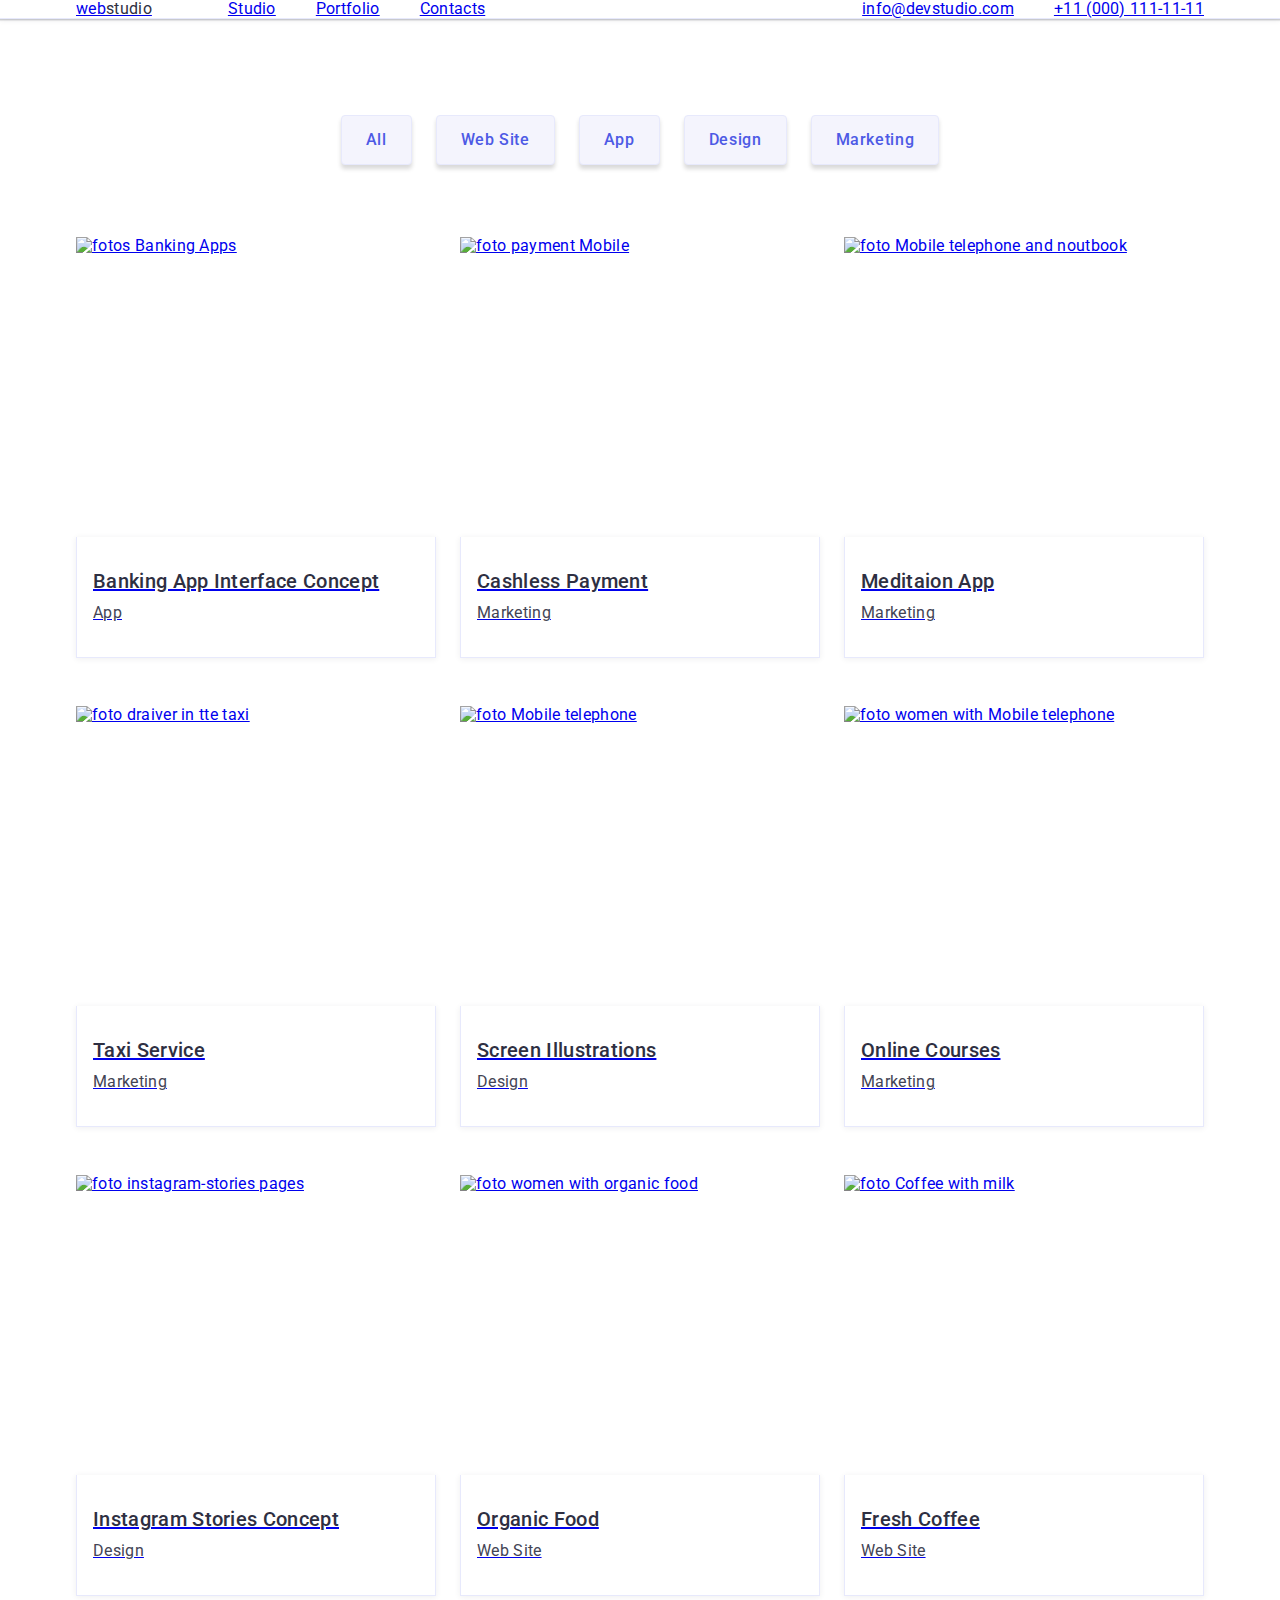
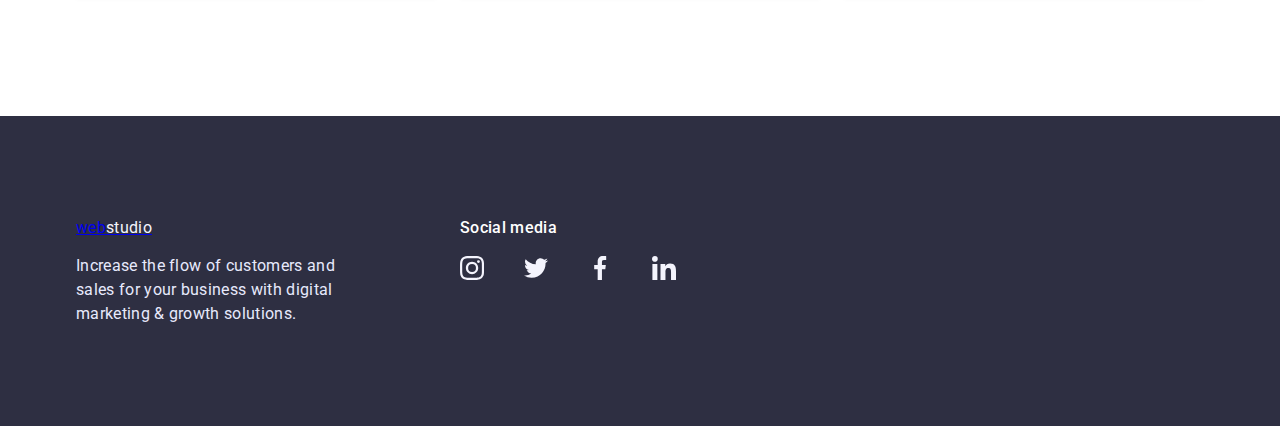
==== commit 27f1d192: "1" ====
--- a/portfolio.html
+++ b/portfolio.html
@@ -26,21 +26,21 @@
   <header class=" page-header" data-header>
     <div class="header container">
       <nav class="nav">
-        <a class="logo link" href="./index.html">web<span class="logo-second">studio</span></a>
+        <a class="logolink-icon" href="./index.html">web<span class="logo-second">studio</span></a>
 
         <ul class="menu">
-          <li><a class="nav-link link" href="./index.html">Studio</a></li>
-          <li><a class="nav-link link current" href="./portfolio.html">Portfolio</a></li>
-          <li><a class="nav-link link" href="#">Contacts</a></li>
+          <li><a class="nav-linklink-icon" href="./index.html">Studio</a></li>
+          <li><a class="nav-linklink-icon current" href="./portfolio.html">Portfolio</a></li>
+          <li><a class="nav-linklink-icon" href="#">Contacts</a></li>
         </ul>
       </nav>
       <address class="address">
         <ul class="address-list">
           <li>
-            <a class="address-item link mail" href="mailto:info@devstudio.com">info@devstudio.com</a>
-          </li>
-          <li>
-            <a class="address-item link phone" href="tel:+110001111111">+11 (000) 111-11-11</a>
+            <a class="address-itemlink-icon mail" href="mailto:info@devstudio.com">info@devstudio.com</a>
+          </li>
+          <li>
+            <a class="address-itemlink-icon phone" href="tel:+110001111111">+11 (000) 111-11-11</a>
           </li>
         </ul>
       </address>
@@ -79,7 +79,7 @@
         <ul class="finger-list">
 
           <li class="finger-item">
-            <a class="portfolio-list link" href="#" aria-label="banking-app link">
+            <a class="portfolio-listlink-icon" href="#" aria-label="banking-app link">
               <div class="product">
                 <img src="./images/Portfolio/banking-app.jpeg" alt="fotos Banking Apps" width="360" height="300" />
 
@@ -98,7 +98,7 @@
           </li>
 
           <li class="finger-item">
-            <a class="portfolio-list link" href="#" aria-label="cashless-payment link">
+            <a class="portfolio-listlink-icon" href="#" aria-label="cashless-payment link">
               <div class="product">
                 <img src="./images/Portfolio/cashless-payment.jpeg" alt="foto payment Mobile " width="360"
                   height="300" />
@@ -117,7 +117,7 @@
           </li>
 
           <li class="finger-item">
-            <a class="portfolio-list link" href="#" aria-label="meditaion-app link">
+            <a class="portfolio-listlink-icon" href="#" aria-label="meditaion-app link">
               <div class="product">
                 <img src="./images/Portfolio/meditaion-app.jpeg" alt="foto Mobile telephone and noutbook" width="360"
                   height="300" />
@@ -136,7 +136,7 @@
           </li>
 
           <li class="finger-item">
-            <a class="portfolio-list link" href="#" aria-label="taxi-service link">
+            <a class="portfolio-listlink-icon" href="#" aria-label="taxi-service link">
               <div class="product">
                 <img src="./images/Portfolio/taxi-service.jpeg" alt="foto draiver in tte taxi" width="360"
                   height="300" />
@@ -155,7 +155,7 @@
           </li>
 
           <li class="finger-item">
-            <a class="portfolio-list link" href="#" aria-label="screen-illustrations link">
+            <a class="portfolio-listlink-icon" href="#" aria-label="screen-illustrations link">
               <div class="product">
                 <img src="./images/Portfolio/screen-illustrations.jpeg" alt="foto Mobile telephone" width="360"
                   height="300" />
@@ -174,7 +174,7 @@
           </li>
 
           <li class="finger-item">
-            <a class="portfolio-list link" href="#" aria-label="online-courses link">
+            <a class="portfolio-listlink-icon" href="#" aria-label="online-courses link">
               <div class="product">
                 <img src="./images/Portfolio/online-courses.jpeg" alt="foto women with Mobile telephone" width="360"
                   height="300" />
@@ -193,7 +193,7 @@
           </li>
 
           <li class="finger-item">
-            <a class="portfolio-list link" href="#" aria-label="instagram-stories link">
+            <a class="portfolio-listlink-icon" href="#" aria-label="instagram-stories link">
               <div class="product">
                 <img src="./images/Portfolio/instagram-stories.jpeg" alt="foto instagram-stories pages" width="360"
                   height="300" />
@@ -212,7 +212,7 @@
           </li>
 
           <li class="finger-item">
-            <a class="portfolio-list link" href="#" aria-label="organic-food link">
+            <a class="portfolio-listlink-icon" href="#" aria-label="organic-food link">
               <div class="product">
                 <img src="./images/Portfolio/organic-food.jpeg" alt="foto women with organic food" width="360"
                   height="300" />
@@ -231,7 +231,7 @@
           </li>
 
           <li class="finger-item">
-            <a class="portfolio-list link" href="#" aria-label="fresh-coffee link">
+            <a class="portfolio-listlink-icon" href="#" aria-label="fresh-coffee link">
               <div class="product">
                 <img src="./images/Portfolio/fresh-coffee.jpeg" alt="foto Coffee with milk" width="360" height="300" />
                 <div class="product-overlay">
@@ -258,7 +258,7 @@
   <footer class="page-footer">
     <div class="container footer-conteiner">
       <div class="footer-logo">
-        <a class="logo link" href="./index.html">web<span class="logo-second">studio</span></a>
+        <a class="logolink-icon" href="./index.html">web<span class="logo-second">studio</span></a>
         <p class="text">
           Increase the flow of customers and sales for your business with digital marketing & growth solutions.
         </p>
@@ -268,28 +268,28 @@
         <p class="social-title">Social media</p>
         <ul class="social-list">
           <li class="social-cell">
-            <a class="social-link link" href="#" aria-label="Instagram link">
+            <a class="social-linklink-icon" href="#" aria-label="Instagram link">
               <svg class="social-icon" width="24" height="24">
                 <use href="./images/icons.svg#icon-instagram"></use>
               </svg>
             </a>
           </li>
           <li class="social-cell">
-            <a class="social-link link" href="#" aria-label="Twitter link">
+            <a class="social-linklink-icon" href="#" aria-label="Twitter link">
               <svg class="social-icon" width="24" height="24">
                 <use href="./images/icons.svg#icon-twitter"></use>
               </svg>
             </a>
           </li>
           <li class="social-cell">
-            <a class="social-link link" href="#" aria-label="Facebook link">
+            <a class="social-linklink-icon" href="#" aria-label="Facebook link">
               <svg class="social-icon" width="24" height="24">
                 <use href="./images/icons.svg#icon-facebook"></use>
               </svg>
             </a>
           </li>
           <li class="social-cell">
-            <a class="social-link link" href="#" aria-label="Linkedin link">
+            <a class="social-linklink-icon" href="#" aria-label="Linkedin link">
               <svg class="social-icon" width="24" height="24">
                 <use href="./images/icons.svg#icon-linkedin"></use>
               </svg>
--- a/css/styles.css
+++ b/css/styles.css
@@ -27,7 +27,7 @@
   font-style: normal;
 }
 
-.link {
+.link-ikon {
   text-decoration: none;
   outline: none;
 }
@@ -94,10 +94,11 @@
   line-height: 1.5;
 }
 
-body[data-page='index'] .menu li:first-child,
-body[data-page='index'] .address-list li,
-body[data-page='portfolio'] .menu li:first-child,
-body[data-page='portfolio'] .address-list li:nth-child(2) {
+body[data-page='index'] .menu li:first-child .nav-link,
+body[data-page='index'] .address-list li:first-child .address-item,
+body[data-page='index'] .address-list li:nth-child(2) .address-item,
+body[data-page='portfolio'] .menu li:first-child .nav-link,
+body[data-page='portfolio'] .address-list li:nth-child(2) .address-item {
   transition: color 250ms cubic-bezier(0.4, 0, 0.2, 1);
 }
 
@@ -262,11 +263,11 @@
   align-items: center;
 }
 
-.link {
-  display: block;
-}
-
-.link,
+.link-ikon {
+  display: block;
+}
+
+.link-ikon,
 .button,
 .subscribe-button,
 .modal-form-button {
@@ -275,8 +276,8 @@
   transition-timing-function: var(--transition-timing-function);
 }
 
-.nav .link,
-.address .link {
+.nav .link-ikon,
+.address .link-ikon {
   padding-top: 24px;
   padding-bottom: 28px;
   position: relative;
@@ -389,6 +390,10 @@
   display: flex;
   align-items: center;
   justify-content: center;
+  gap: 24px;
+}
+
+.page-footer.social-list {
   gap: 16px;
 }
 
@@ -441,15 +446,15 @@
   max-width: 1440px;
   margin-left: auto;
   margin-right: auto;
+  background-repeat: no-repeat;
+  background-position: center;
+  background-size: cover;
+  background-color: var(--dark-color);
   background-image: linear-gradient(
       rgba(46, 47, 66, 0.7),
       rgba(46, 47, 66, 0.7)
     ),
-    url(../images/Hero/people-office\ 1.jpeg);
-  background-repeat: no-repeat;
-  background-position: center;
-  background-size: cover;
-  background-color: var(--dark-color);
+    url(../images/Hero/people-office.jpeg);
 }
 
 .hero-headline {
@@ -574,7 +579,7 @@
   display: flex;
   align-items: center;
   justify-content: center;
-  column-gap: var(--gap-column);
+  gap: var(--gap-column);
 }
 
 .customer-link {
@@ -603,7 +608,7 @@
   color: var(--pressed-state-color);
 }
 
-.customer-link.link {
+.customer-link.link-ikon {
   transition: border-color var(--transition-duration)
       var(--transition-timing-function),
     color var(--transition-duration) var(--transition-timing-function);
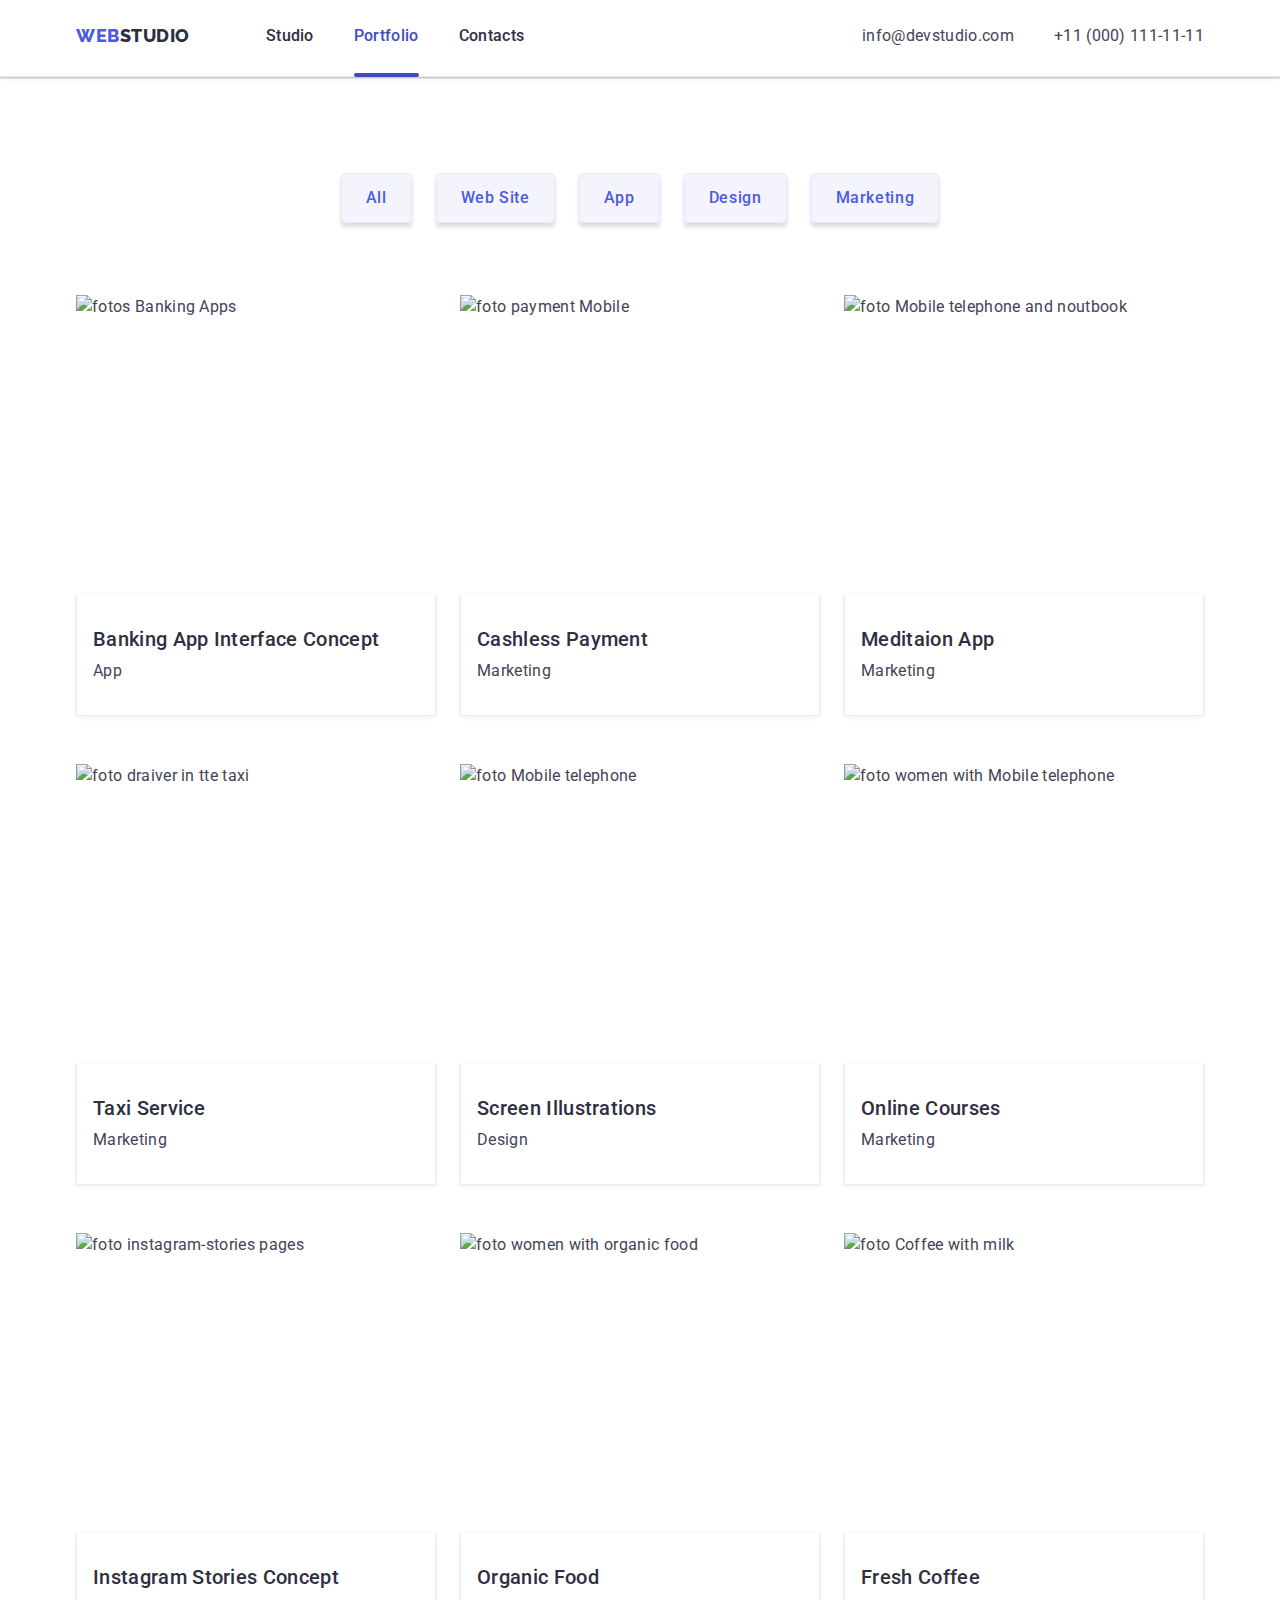
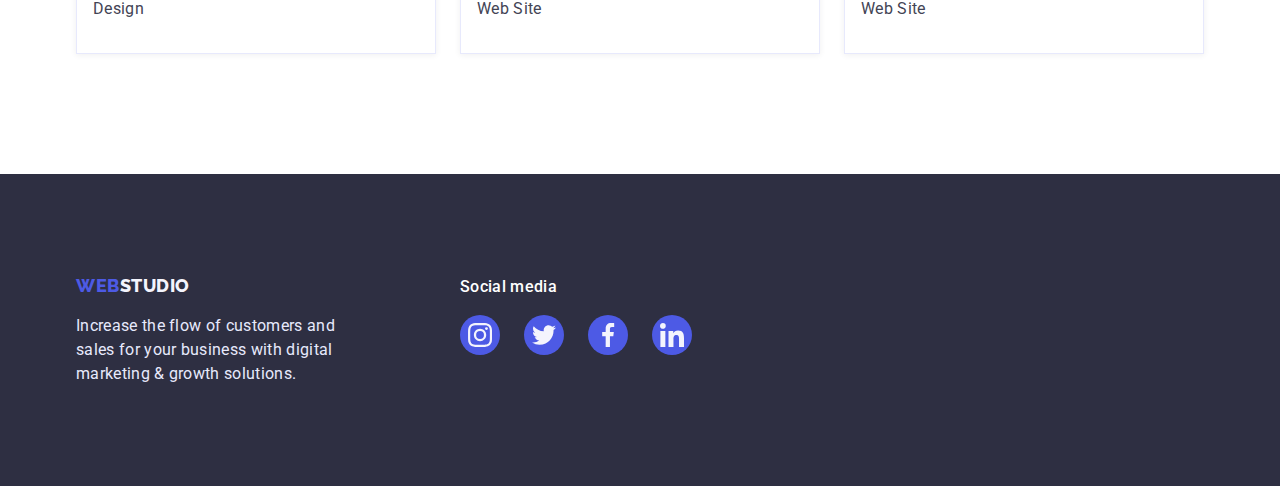
==== commit 4379bb97: "1" ====
--- a/portfolio.html
+++ b/portfolio.html
@@ -26,21 +26,21 @@
   <header class=" page-header" data-header>
     <div class="header container">
       <nav class="nav">
-        <a class="logolink-icon" href="./index.html">web<span class="logo-second">studio</span></a>
+        <a class="logo link-icon" href="./index.html">web<span class="logo-second">studio</span></a>
 
         <ul class="menu">
-          <li><a class="nav-linklink-icon" href="./index.html">Studio</a></li>
-          <li><a class="nav-linklink-icon current" href="./portfolio.html">Portfolio</a></li>
-          <li><a class="nav-linklink-icon" href="#">Contacts</a></li>
+          <li><a class="nav-link link-icon" href="./index.html">Studio</a></li>
+          <li><a class="nav-link link-icon current" href="./portfolio.html">Portfolio</a></li>
+          <li><a class="nav-link link-icon" href="#">Contacts</a></li>
         </ul>
       </nav>
       <address class="address">
         <ul class="address-list">
           <li>
-            <a class="address-itemlink-icon mail" href="mailto:info@devstudio.com">info@devstudio.com</a>
-          </li>
-          <li>
-            <a class="address-itemlink-icon phone" href="tel:+110001111111">+11 (000) 111-11-11</a>
+            <a class="address-item link-icon mail" href="mailto:info@devstudio.com">info@devstudio.com</a>
+          </li>
+          <li>
+            <a class="address-item link-icon phone" href="tel:+110001111111">+11 (000) 111-11-11</a>
           </li>
         </ul>
       </address>
@@ -76,10 +76,11 @@
             </button>
           </li>
         </ul>
+
         <ul class="finger-list">
 
           <li class="finger-item">
-            <a class="portfolio-listlink-icon" href="#" aria-label="banking-app link">
+            <a class="portfolio-list link-icon" href="#" aria-label="banking-app link">
               <div class="product">
                 <img src="./images/Portfolio/banking-app.jpeg" alt="fotos Banking Apps" width="360" height="300" />
 
@@ -98,7 +99,7 @@
           </li>
 
           <li class="finger-item">
-            <a class="portfolio-listlink-icon" href="#" aria-label="cashless-payment link">
+            <a class="portfolio-list link-icon" href="#" aria-label="cashless-payment link">
               <div class="product">
                 <img src="./images/Portfolio/cashless-payment.jpeg" alt="foto payment Mobile " width="360"
                   height="300" />
@@ -117,7 +118,7 @@
           </li>
 
           <li class="finger-item">
-            <a class="portfolio-listlink-icon" href="#" aria-label="meditaion-app link">
+            <a class="portfolio-list link-icon" href="#" aria-label="meditaion-app link">
               <div class="product">
                 <img src="./images/Portfolio/meditaion-app.jpeg" alt="foto Mobile telephone and noutbook" width="360"
                   height="300" />
@@ -136,7 +137,7 @@
           </li>
 
           <li class="finger-item">
-            <a class="portfolio-listlink-icon" href="#" aria-label="taxi-service link">
+            <a class="portfolio-list link-icon" href="#" aria-label="taxi-service link">
               <div class="product">
                 <img src="./images/Portfolio/taxi-service.jpeg" alt="foto draiver in tte taxi" width="360"
                   height="300" />
@@ -155,7 +156,7 @@
           </li>
 
           <li class="finger-item">
-            <a class="portfolio-listlink-icon" href="#" aria-label="screen-illustrations link">
+            <a class="portfolio-list link-icon" href="#" aria-label="screen-illustrations link">
               <div class="product">
                 <img src="./images/Portfolio/screen-illustrations.jpeg" alt="foto Mobile telephone" width="360"
                   height="300" />
@@ -174,7 +175,7 @@
           </li>
 
           <li class="finger-item">
-            <a class="portfolio-listlink-icon" href="#" aria-label="online-courses link">
+            <a class="portfolio-list link-icon" href="#" aria-label="online-courses link">
               <div class="product">
                 <img src="./images/Portfolio/online-courses.jpeg" alt="foto women with Mobile telephone" width="360"
                   height="300" />
@@ -193,7 +194,7 @@
           </li>
 
           <li class="finger-item">
-            <a class="portfolio-listlink-icon" href="#" aria-label="instagram-stories link">
+            <a class="portfolio-list link-icon" href="#" aria-label="instagram-stories link">
               <div class="product">
                 <img src="./images/Portfolio/instagram-stories.jpeg" alt="foto instagram-stories pages" width="360"
                   height="300" />
@@ -212,7 +213,7 @@
           </li>
 
           <li class="finger-item">
-            <a class="portfolio-listlink-icon" href="#" aria-label="organic-food link">
+            <a class="portfolio-list link-icon" href="#" aria-label="organic-food link">
               <div class="product">
                 <img src="./images/Portfolio/organic-food.jpeg" alt="foto women with organic food" width="360"
                   height="300" />
@@ -231,7 +232,7 @@
           </li>
 
           <li class="finger-item">
-            <a class="portfolio-listlink-icon" href="#" aria-label="fresh-coffee link">
+            <a class="portfolio-list link-icon" href="#" aria-label="fresh-coffee link">
               <div class="product">
                 <img src="./images/Portfolio/fresh-coffee.jpeg" alt="foto Coffee with milk" width="360" height="300" />
                 <div class="product-overlay">
@@ -258,7 +259,7 @@
   <footer class="page-footer">
     <div class="container footer-conteiner">
       <div class="footer-logo">
-        <a class="logolink-icon" href="./index.html">web<span class="logo-second">studio</span></a>
+        <a class="logo link-icon" href="./index.html">web<span class="logo-second">studio</span></a>
         <p class="text">
           Increase the flow of customers and sales for your business with digital marketing & growth solutions.
         </p>
@@ -268,28 +269,28 @@
         <p class="social-title">Social media</p>
         <ul class="social-list">
           <li class="social-cell">
-            <a class="social-linklink-icon" href="#" aria-label="Instagram link">
+            <a class="social-link link-icon" href="#" aria-label="Instagram link">
               <svg class="social-icon" width="24" height="24">
                 <use href="./images/icons.svg#icon-instagram"></use>
               </svg>
             </a>
           </li>
           <li class="social-cell">
-            <a class="social-linklink-icon" href="#" aria-label="Twitter link">
+            <a class="social-link link-icon" href="#" aria-label="Twitter link">
               <svg class="social-icon" width="24" height="24">
                 <use href="./images/icons.svg#icon-twitter"></use>
               </svg>
             </a>
           </li>
           <li class="social-cell">
-            <a class="social-linklink-icon" href="#" aria-label="Facebook link">
+            <a class="social-link link-icon" href="#" aria-label="Facebook link">
               <svg class="social-icon" width="24" height="24">
                 <use href="./images/icons.svg#icon-facebook"></use>
               </svg>
             </a>
           </li>
           <li class="social-cell">
-            <a class="social-linklink-icon" href="#" aria-label="Linkedin link">
+            <a class="social-link link-icon" href="#" aria-label="Linkedin link">
               <svg class="social-icon" width="24" height="24">
                 <use href="./images/icons.svg#icon-linkedin"></use>
               </svg>
--- a/css/styles.css
+++ b/css/styles.css
@@ -27,7 +27,7 @@
   font-style: normal;
 }
 
-.link-ikon {
+.link-icon {
   text-decoration: none;
   outline: none;
 }
@@ -263,11 +263,11 @@
   align-items: center;
 }
 
-.link-ikon {
-  display: block;
-}
-
-.link-ikon,
+.link-icon {
+  display: block;
+}
+
+.link-icon,
 .button,
 .subscribe-button,
 .modal-form-button {
@@ -276,8 +276,8 @@
   transition-timing-function: var(--transition-timing-function);
 }
 
-.nav .link-ikon,
-.address .link-ikon {
+.nav .link-icon,
+.address .link-icon {
   padding-top: 24px;
   padding-bottom: 28px;
   position: relative;
@@ -608,7 +608,7 @@
   color: var(--pressed-state-color);
 }
 
-.customer-link.link-ikon {
+.customer-link.link-icon {
   transition: border-color var(--transition-duration)
       var(--transition-timing-function),
     color var(--transition-duration) var(--transition-timing-function);
@@ -619,14 +619,60 @@
   border: none;
   fill: currentColor;
 }
-/* ============================================================================== */
-/* PAGE PORTFOLIO */
 
 /**
   |============================
-  | FILTERS
+  | PORTFOLIO OVERLAY
   |============================
 */
+
+@keyframes overlay {
+  0% {
+    transform: translateY(100%);
+    opacity: 0;
+  }
+
+  100% {
+    transform: translateY(0);
+    opacity: 1;
+  }
+}
+
+.product {
+  position: relative;
+  overflow: hidden;
+}
+
+.product-overlay {
+  position: absolute;
+  top: 0;
+  left: 0;
+  width: 100%;
+  height: 100%;
+  opacity: 0;
+  background-color: var(--primary-brand-color);
+  transform: translateY(100%);
+  transition: transform var(--overlay-transition-time, 0.5s) ease,
+    opacity var(--overlay-transition-time, 0.5s) ease;
+}
+
+.product-overlay .product-text {
+  color: var(--light-color, #f4f4fd);
+  padding: 40px 32px;
+  height: 100%;
+  width: 100%;
+  transition: transform 250ms cubic-bezier(0.4, 0, 0.2, 1);
+}
+
+.finger-item:hover .product-overlay,
+.finger-item:focus-within .product-overlay {
+  transform: translateY(0);
+  opacity: 1;
+}
+
+.finger-item .product-overlay {
+  --overlay-transition-time: 1.5s;
+}
 
 .portfolio-section {
   padding-top: 96px;
@@ -647,7 +693,11 @@
   align-items: center;
   padding: 12px 24px;
   border: 1px solid var(--accent-color);
-  border-radius: var(--radius-butoon);
+
+  transition: color 250ms cubic-bezier(0.4, 0, 0.2, 1),
+    background-color 250ms cubic-bezier(0.4, 0, 0.2, 1),
+    border-color 250ms cubic-bezier(0.4, 0, 0.2, 1),
+    box-shadow 250ms cubic-bezier(0.4, 0, 0.2, 1);
 }
 
 .filters-button:hover,
@@ -657,11 +707,6 @@
     0px 2px 2px rgba(0, 0, 0, 0.12);
   border: none;
 }
-/**
-  |============================
-  | FINGER
-  |============================
-*/
 
 .finger-container {
   justify-content: space-between;
@@ -677,6 +722,10 @@
 
 .finger-item {
   flex-basis: calc((100% / var(--column)) - var(--gap-column));
+}
+
+.finger-item .portfolio-list {
+  display: block;
 }
 
 .finger-text {
@@ -694,6 +743,12 @@
     0px 1px 1px rgba(46, 47, 66, 0.16), 0px 2px 1px rgba(46, 47, 66, 0.08);
 }
 
+.finger-item .portfolio-list.link-icon:hover,
+.finger-item .portfolio-list.link-icon:focus {
+  box-shadow: 0px 1px 6px rgba(46, 47, 66, 0.08),
+    0px 1px 1px rgba(46, 47, 66, 0.16), 0px 2px 1px rgba(46, 47, 66, 0.08);
+}
+
 /**
   |============================
   | MODAL WINDOW
@@ -718,7 +773,7 @@
     visibility 250ms cubic-bezier(0.4, 0, 0.2, 1);
 }
 
-.modal-backdrop.is-hidden {
+.is-hidden {
   opacity: 0;
   visibility: hidden;
   pointer-events: none;
@@ -730,7 +785,6 @@
   right: 0;
   bottom: 0;
   display: flex;
-
   align-items: center;
   justify-content: center;
   top: 50%;
@@ -743,16 +797,9 @@
   overflow: auto;
   padding: 32px;
   margin-top: -28px;
-
   transform: translate(-50%, -50%) scale(1);
   min-height: 584px;
   transition: transform 250ms cubic-bezier(0.4, 0, 0.2, 1);
-}
-
-.modal-backdrop.is-hidden.modal {
-  transform: translate(-50%, -70%);
-  opacity: 0;
-  transition-delay: 0s;
 }
 
 .modal-btn {
@@ -976,63 +1023,3 @@
 .modal-form-button:disabled {
   cursor: not-allowed;
 }
-
-/* OVERLAY */
-
-@keyframes overlay {
-  0% {
-    transform: translateY(100%);
-    opacity: 0;
-  }
-
-  100% {
-    transform: translateY(0);
-    opacity: 1;
-  }
-}
-
-.product {
-  position: relative;
-  overflow: hidden;
-}
-
-.product-overlay {
-  position: absolute;
-  top: 0;
-  left: 0;
-  width: 100%;
-  height: 100%;
-  opacity: 0;
-  background-color: var(--primary-brand-color);
-  font-size: 16px;
-  line-height: 1.5;
-  letter-spacing: 0.02em;
-  color: var(--light-color);
-  padding: 40px 32px;
-  transform: translateY(100%);
-  transition: transform var(--overlay-transition-time, 0.5s) ease,
-    opacity var(--overlay-transition-time, 0.5s) ease;
-}
-
-.finger-item:hover .product-overlay,
-.finger-item:focus-within .product-overlay {
-  --overlay-transition-time: 1s;
-  transform: translateY(0);
-  opacity: 1;
-}
-
-.finger-item .product-overlay {
-  --overlay-transition-time: 1.5s;
-}
-
-.portfolio-list.link:focus {
-  box-shadow: 0px 1px 6px rgba(46, 47, 66, 0.08),
-    0px 1px 1px rgba(46, 47, 66, 0.16), 0px 2px 1px rgba(46, 47, 66, 0.08);
-}
-
-.filters-button:first-child {
-  transition: color 250ms cubic-bezier(0.4, 0, 0.2, 1),
-    background-color 250ms cubic-bezier(0.4, 0, 0.2, 1),
-    border-color 250ms cubic-bezier(0.4, 0, 0.2, 1),
-    box-shadow 250ms cubic-bezier(0.4, 0, 0.2, 1);
-}
